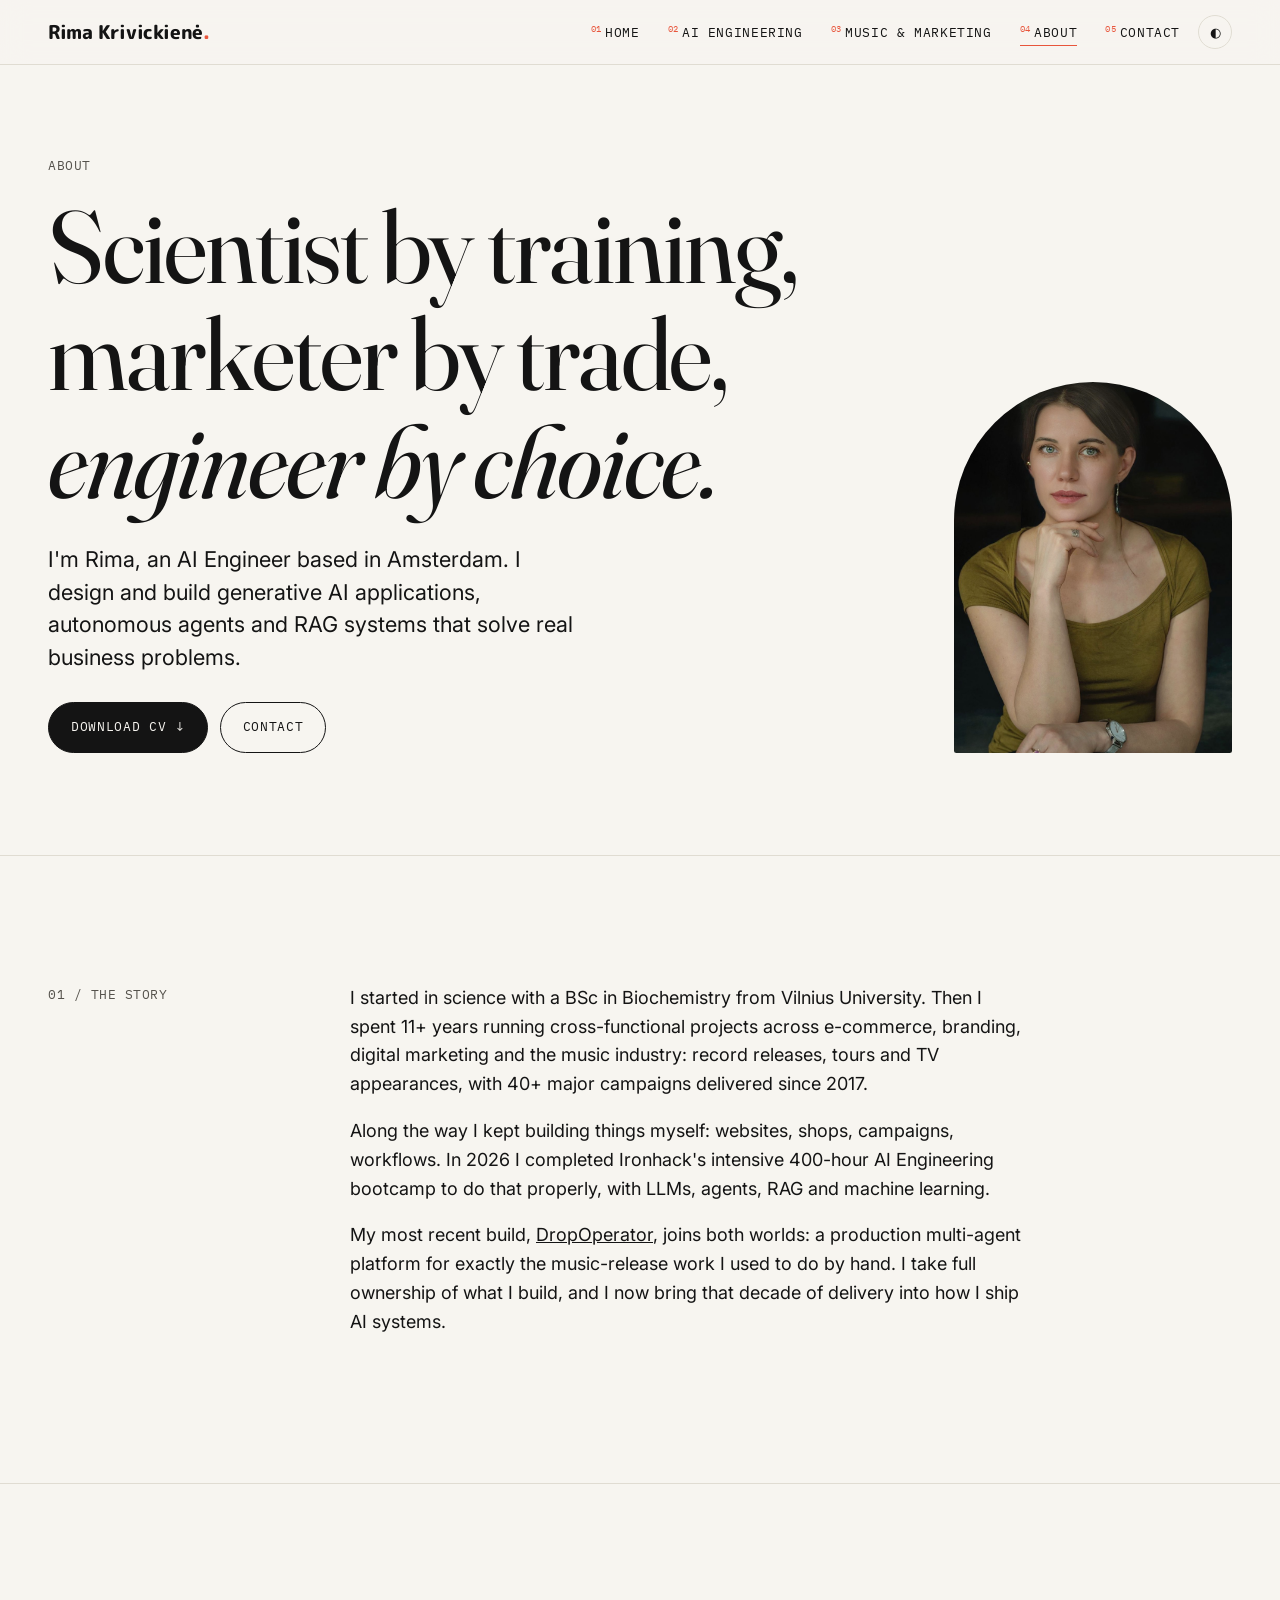
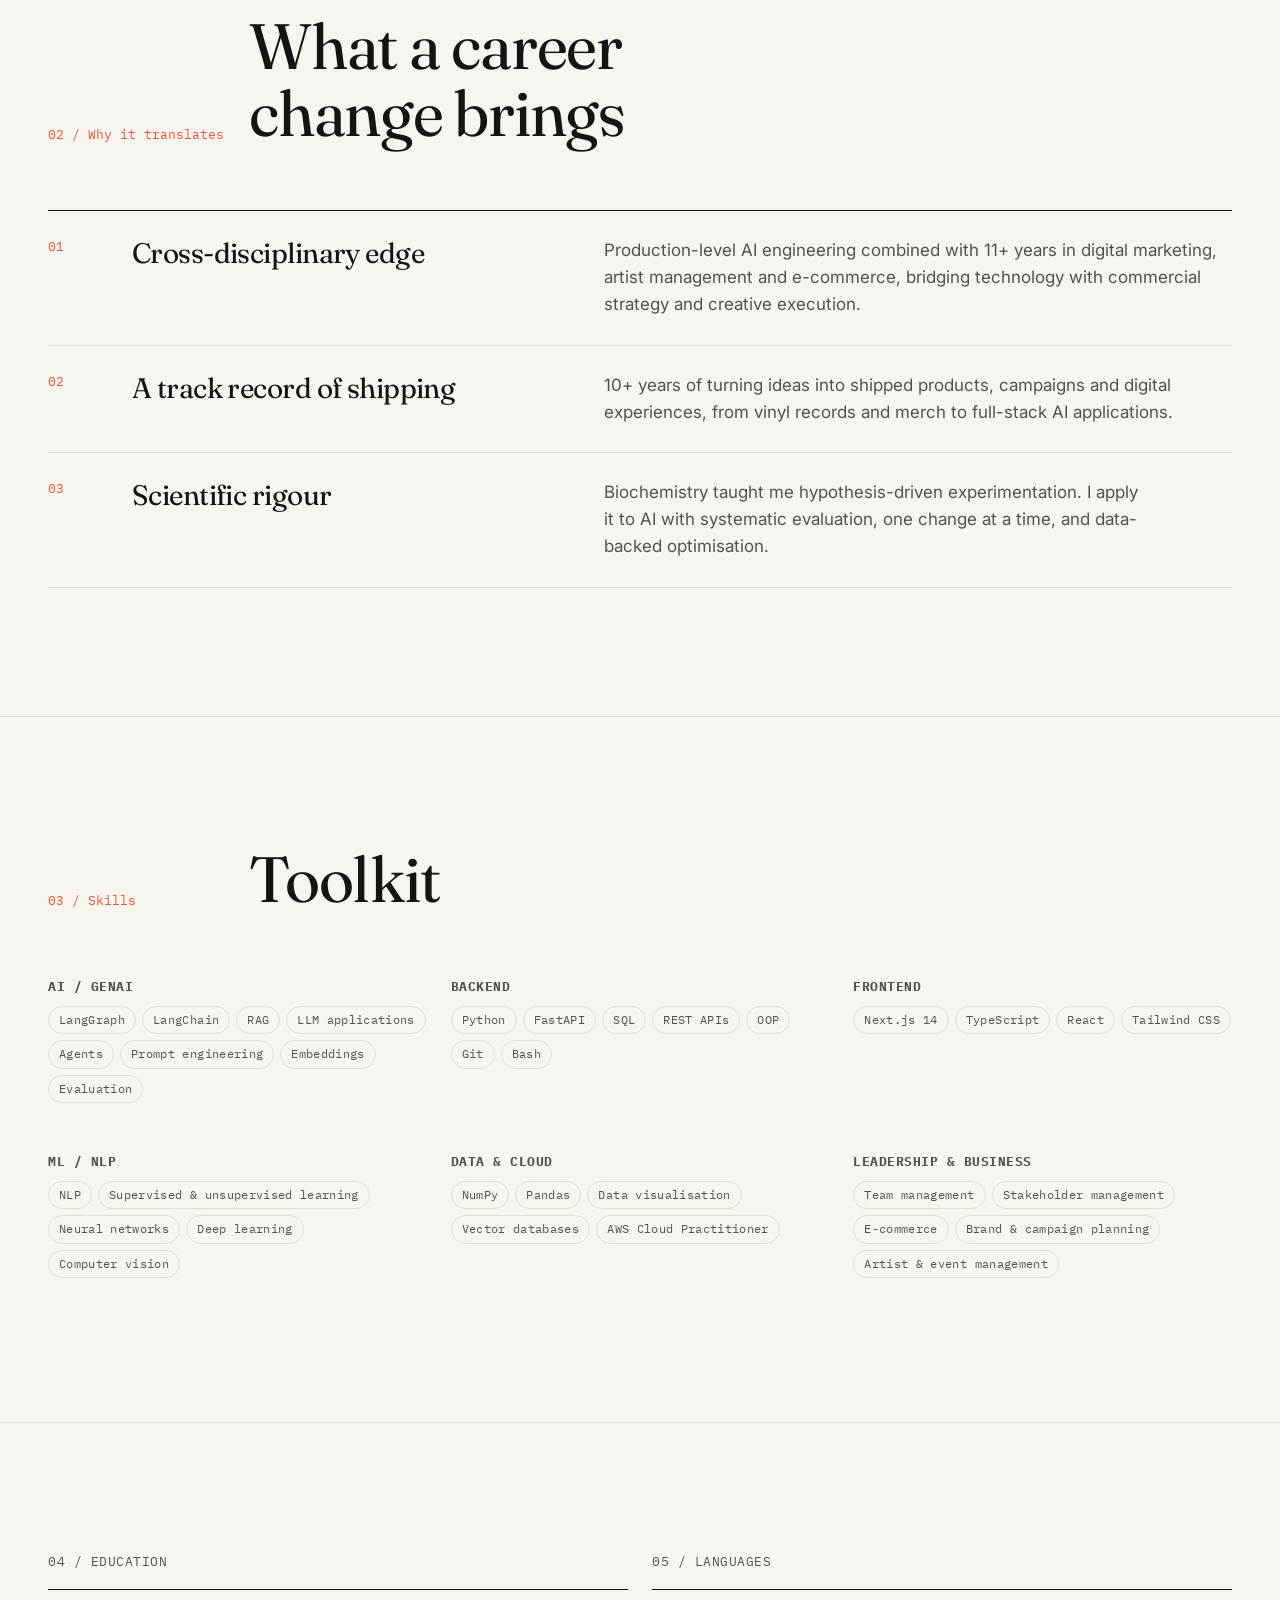
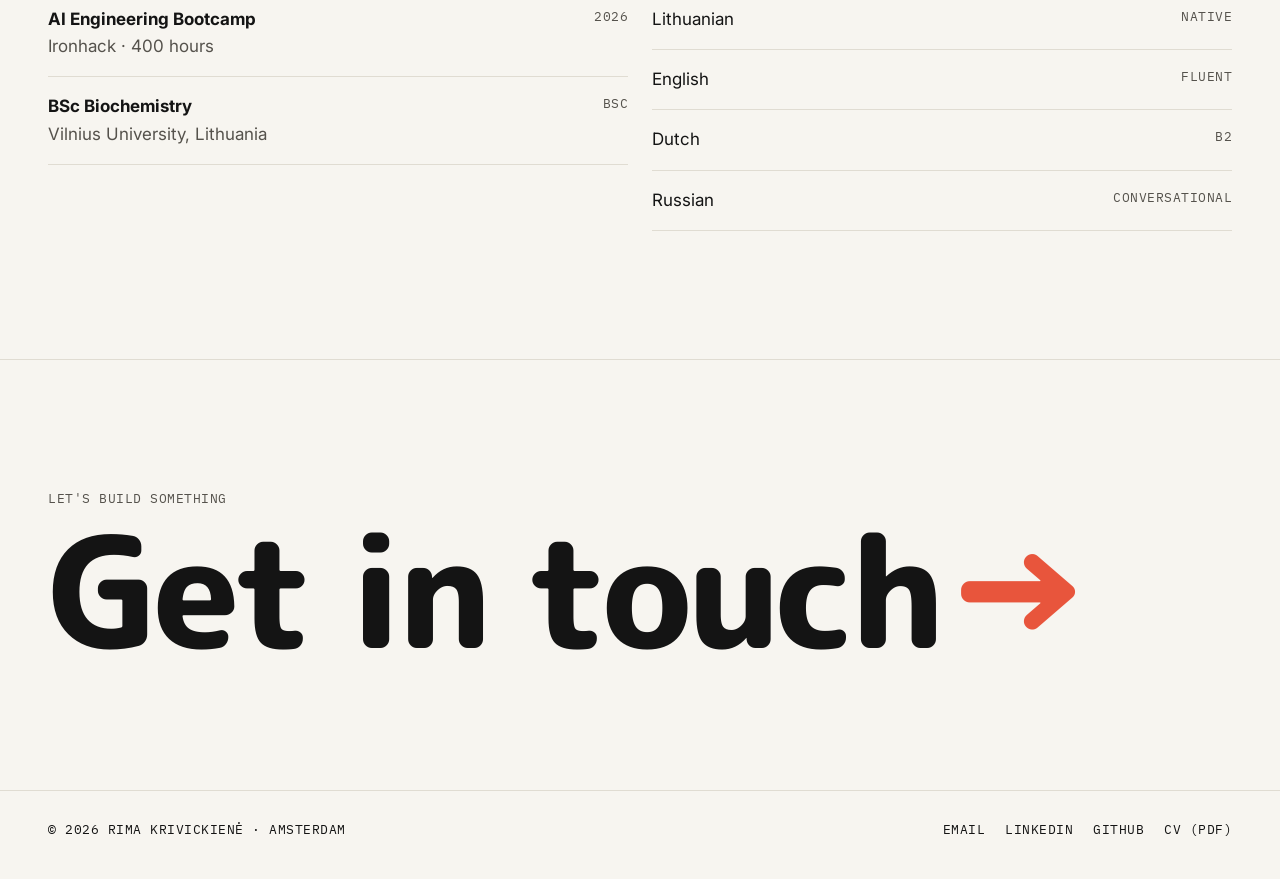
==== about.html @ 49b590df "First porfolio version" ====
<!doctype html>
<html lang="en">
<head>
<meta charset="utf-8">
<meta name="viewport" content="width=device-width, initial-scale=1">
<title>About — Rima Krivickienė</title>
<meta name="description" content="About Rima Krivickienė: AI Engineer and career changer with a background in biochemistry, marketing, e-commerce and music management.">
<link rel="icon" href="data:image/svg+xml,<svg xmlns='http://www.w3.org/2000/svg' viewBox='0 0 100 100'><circle cx='50' cy='50' r='44' fill='%23E8553C'/></svg>">
<link rel="preconnect" href="https://fonts.googleapis.com"><link rel="preconnect" href="https://fonts.gstatic.com" crossorigin>
<link href="https://fonts.googleapis.com/css2?family=Fraunces:ital,opsz,wght@0,9..144,300..600;1,9..144,300..600&family=IBM+Plex+Mono:wght@400;500&family=Inter:wght@400;500;600&family=M+PLUS+Rounded+1c:wght@800&display=swap" rel="stylesheet">
<link rel="stylesheet" href="css/style.css">
</head>
<body data-page="about">
<main>

  <section class="first hero">
    <div class="wrap grid-12">
      <div class="hero-text">
        <p class="label">About</p>
        <h1 style="margin:18px 0 28px">Scientist by training, marketer by trade, <em>engineer by choice.</em></h1>
        <p class="lede">I'm Rima, an AI Engineer based in Amsterdam. I design and build generative AI applications, autonomous agents and RAG systems that solve real business problems.</p>
        <div class="btn-row" style="margin-top:28px">
          <a class="btn" href="assets/cv.pdf" download>Download CV <span class="arr">↓</span></a>
          <a class="btn ghost" href="contact.html">Contact</a>
        </div>
      </div>
      <div class="hero-photo reveal">
        <figure><img src="assets/img/portrait.jpg" alt="Portrait of Rima Krivickienė" width="933" height="1400"></figure>
      </div>
    </div>
  </section>

  <section>
    <div class="wrap grid-12">
      <p class="label side-label">01 / The story</p>
      <div class="prose reveal">
        <p>I started in science with a BSc in Biochemistry from Vilnius University. Then I spent 11+ years running cross-functional projects across e-commerce, branding, digital marketing and the music industry: record releases, tours and TV appearances, with 40+ major campaigns delivered since 2017.</p>
        <p>Along the way I kept building things myself: websites, shops, campaigns, workflows. In 2026 I completed Ironhack's intensive 400-hour AI Engineering bootcamp to do that properly, with LLMs, agents, RAG and machine learning.</p>
        <p>My most recent build, <a href="work/dropoperator.html">DropOperator</a>, joins both worlds: a production multi-agent platform for exactly the music-release work I used to do by hand. I take full ownership of what I build, and I now bring that decade of delivery into how I ship AI systems.</p>
      </div>
    </div>
  </section>

  <section>
    <div class="wrap">
      <div class="sec-head reveal"><span class="num">02 / Why it translates</span><h2>What a career change brings</h2></div>
      <ol class="why reveal">
        <li><h3>Cross-disciplinary edge</h3><p>Production-level AI engineering combined with 11+ years in digital marketing, artist management and e-commerce, bridging technology with commercial strategy and creative execution.</p></li>
        <li><h3>A track record of shipping</h3><p>10+ years of turning ideas into shipped products, campaigns and digital experiences, from vinyl records and merch to full-stack AI applications.</p></li>
        <li><h3>Scientific rigour</h3><p>Biochemistry taught me hypothesis-driven experimentation. I apply it to AI with systematic evaluation, one change at a time, and data-backed optimisation.</p></li>
      </ol>
    </div>
  </section>

  <section>
    <div class="wrap">
      <div class="sec-head reveal"><span class="num">03 / Skills</span><h2>Toolkit</h2></div>
      <div class="skills reveal">
        <div><h4 class="label">AI / GenAI</h4><ul class="tags"><li>LangGraph</li><li>LangChain</li><li>RAG</li><li>LLM applications</li><li>Agents</li><li>Prompt engineering</li><li>Embeddings</li><li>Evaluation</li></ul></div>
        <div><h4 class="label">Backend</h4><ul class="tags"><li>Python</li><li>FastAPI</li><li>SQL</li><li>REST APIs</li><li>OOP</li><li>Git</li><li>Bash</li></ul></div>
        <div><h4 class="label">Frontend</h4><ul class="tags"><li>Next.js 14</li><li>TypeScript</li><li>React</li><li>Tailwind CSS</li></ul></div>
        <div><h4 class="label">ML / NLP</h4><ul class="tags"><li>NLP</li><li>Supervised &amp; unsupervised learning</li><li>Neural networks</li><li>Deep learning</li><li>Computer vision</li></ul></div>
        <div><h4 class="label">Data &amp; cloud</h4><ul class="tags"><li>NumPy</li><li>Pandas</li><li>Data visualisation</li><li>Vector databases</li><li>AWS Cloud Practitioner</li></ul></div>
        <div><h4 class="label">Leadership &amp; business</h4><ul class="tags"><li>Team management</li><li>Stakeholder management</li><li>E-commerce</li><li>Brand &amp; campaign planning</li><li>Artist &amp; event management</li></ul></div>
      </div>
    </div>
  </section>

  <section>
    <div class="wrap grid-12">
      <div style="grid-column:span 6" class="reveal">
        <p class="label" style="margin-bottom:18px">04 / Education</p>
        <ul class="contact-list">
          <li><span><strong>AI Engineering Bootcamp</strong><br><span class="muted">Ironhack · 400 hours</span></span><span class="label">2026</span></li>
          <li><span><strong>BSc Biochemistry</strong><br><span class="muted">Vilnius University, Lithuania</span></span><span class="label">BSc</span></li>
        </ul>
      </div>
      <div style="grid-column:7 / span 6" class="reveal">
        <p class="label" style="margin-bottom:18px">05 / Languages</p>
        <ul class="contact-list">
          <li><span>Lithuanian</span><span class="label">Native</span></li>
          <li><span>English</span><span class="label">Fluent</span></li>
          <li><span>Dutch</span><span class="label">B2</span></li>
          <li><span>Russian</span><span class="label">Conversational</span></li>
        </ul>
      </div>
    </div>
  </section>

  <section class="cta">
    <div class="wrap reveal">
      <p class="label">Let's build something</p>
      <a class="display" href="contact.html">Get in touch<span class="accent">→</span></a>
    </div>
  </section>

</main>
<script src="js/main.js"></script>
</body>
</html>
---- css/style.css ----
/* Rima Krivickienė — portfolio
   Editorial grid (paper, ink, vermilion) + soft rounded display type and blurred hover backgrounds. */

:root {
  --paper: #F7F5F0;
  --paper-2: #EFECE4;
  --ink: #141414;
  --ink-2: #55524C;
  --rule: #E0DCD2;
  --accent: #E8553C;
  --on-accent: #FFFFFF;
  --gutter: clamp(16px, 4vw, 48px);
  --max: 1320px;
  --serif: "Fraunces", Georgia, serif;
  --sans: "Inter", system-ui, -apple-system, sans-serif;
  --mono: "IBM Plex Mono", ui-monospace, monospace;
  --round: "M PLUS Rounded 1c", "Inter", sans-serif;
  --ease: cubic-bezier(.22, 1, .36, 1);
  color-scheme: light;
}
@media (prefers-color-scheme: dark) {
  :root:not([data-theme="light"]) {
    --paper: #141413; --paper-2: #1E1D1B; --ink: #F2EFE8; --ink-2: #A8A39A; --rule: #2E2C29;
    color-scheme: dark;
  }
}
:root[data-theme="dark"] {
  --paper: #141413; --paper-2: #1E1D1B; --ink: #F2EFE8; --ink-2: #A8A39A; --rule: #2E2C29;
  color-scheme: dark;
}

*, *::before, *::after { box-sizing: border-box; }
html { -webkit-text-size-adjust: 100%; scroll-behavior: smooth; }
body {
  margin: 0; background: var(--paper); color: var(--ink);
  font: 400 17px/1.6 var(--sans);
  -webkit-font-smoothing: antialiased; overflow-x: hidden;
  transition: background-color .4s var(--ease), color .4s var(--ease);
}
img { max-width: 100%; height: auto; display: block; }
a { color: inherit; }
::selection { background: var(--accent); color: var(--on-accent); }

.wrap { max-width: var(--max); margin: 0 auto; padding: 0 var(--gutter); }

/* ---------- type ---------- */
h1, h2, h3 { font-family: var(--serif); font-weight: 400; letter-spacing: -.02em; line-height: 1.05; margin: 0; text-wrap: balance; }
h1 { font-size: clamp(44px, 8vw, 112px); }
h2 { font-size: clamp(34px, 5vw, 64px); }
h3 { font-size: clamp(24px, 2.6vw, 34px); line-height: 1.15; }
p { margin: 0 0 1em; text-wrap: pretty; }
em { font-style: italic; }
.display { font-family: var(--round); font-weight: 800; letter-spacing: -.035em; line-height: .92; }
.mono, .label { font-family: var(--mono); font-size: 12.5px; letter-spacing: .04em; text-transform: uppercase; }
.label { color: var(--ink-2); }
.lede { font-size: clamp(19px, 1.7vw, 23px); line-height: 1.5; max-width: 38ch; }
.muted { color: var(--ink-2); }
.accent { color: var(--accent); }

/* ---------- header ---------- */
.site-header {
  position: sticky; top: 0; z-index: 50;
  background: color-mix(in srgb, var(--paper) 82%, transparent);
  backdrop-filter: blur(14px); -webkit-backdrop-filter: blur(14px);
  border-bottom: 1px solid var(--rule);
}
.site-header .wrap { display: flex; align-items: center; justify-content: space-between; height: 64px; gap: 16px; }
.brand { font-family: var(--round); font-weight: 800; font-size: 19px; text-decoration: none; letter-spacing: -.02em; white-space: nowrap; }
.brand span { color: var(--accent); }
.nav { display: flex; gap: clamp(14px, 2.2vw, 30px); align-items: center; }
.nav a { font-family: var(--mono); font-size: 12.5px; text-transform: uppercase; letter-spacing: .05em; text-decoration: none; position: relative; padding: 4px 0; }
.nav a::after { content: ""; position: absolute; left: 0; right: 100%; bottom: 0; height: 1.5px; background: var(--accent); transition: right .35s var(--ease); }
.nav a:hover::after, .nav a[aria-current="page"]::after { right: 0; }
.nav a sup { color: var(--accent); font-size: 9px; margin-right: 3px; }
.theme-toggle, .menu-toggle { background: none; border: 1px solid var(--rule); color: var(--ink); border-radius: 999px; width: 34px; height: 34px; display: grid; place-items: center; cursor: pointer; padding: 0; }
.theme-toggle:hover, .menu-toggle:hover { border-color: var(--ink); }
.menu-toggle { display: none; }
@media (max-width: 860px) {
  .menu-toggle { display: grid; }
  .nav { position: fixed; inset: 64px 0 auto 0; flex-direction: column; align-items: flex-start; gap: 0; background: var(--paper); border-bottom: 1px solid var(--rule); padding: 8px var(--gutter) 20px; transform: translateY(-8px); opacity: 0; pointer-events: none; transition: .3s var(--ease); }
  .nav.open { transform: none; opacity: 1; pointer-events: auto; }
  .nav a { font-size: 15px; padding: 14px 0; width: 100%; border-bottom: 1px solid var(--rule); }
  .nav a::after { display: none; }
}

/* ---------- sections ---------- */
section { padding: clamp(64px, 10vw, 140px) 0; border-top: 1px solid var(--rule); }
section.first { border-top: 0; }
.sec-head { display: grid; grid-template-columns: repeat(12, 1fr); gap: 24px; align-items: end; margin-bottom: clamp(36px, 5vw, 64px); }
.sec-head .num { grid-column: span 2; font-family: var(--mono); font-size: 13px; color: var(--accent); }
.sec-head h2 { grid-column: span 7; }
.sec-head p { grid-column: span 3; color: var(--ink-2); font-size: 15px; margin: 0; }
@media (max-width: 860px) { .sec-head { grid-template-columns: 1fr; gap: 12px; } .sec-head > * { grid-column: auto !important; } }

.grid-12 { display: grid; grid-template-columns: repeat(12, 1fr); gap: 24px; }
@media (max-width: 860px) { .grid-12 { grid-template-columns: 1fr; } .grid-12 > * { grid-column: auto !important; } }

/* ---------- hero ---------- */
.hero { padding: clamp(40px, 7vw, 96px) 0 clamp(56px, 8vw, 110px); border-top: 0; }
.hero .grid-12 { align-items: end; }
.hero-text { grid-column: span 8; }
.hero-photo { grid-column: 10 / span 3; }
.hero .display { font-size: clamp(56px, 11.5vw, 168px); margin: 18px 0 28px; }
.hero .display .line { display: block; }
.hero .display .dot { color: var(--accent); }
.hero-photo figure { margin: 0; position: relative; }
.hero-photo img { border-radius: 999px 999px 18px 18px; aspect-ratio: 3/4; object-fit: cover; width: 100%; filter: saturate(.92); }
.hero-photo figcaption { margin-top: 10px; }
.hero-meta { display: flex; flex-wrap: wrap; gap: 8px 22px; margin-top: 30px; }
.status { display: inline-flex; align-items: center; gap: 8px; }
.status::before { content: ""; width: 8px; height: 8px; border-radius: 50%; background: #3DBE6E; box-shadow: 0 0 0 4px color-mix(in srgb, #3DBE6E 25%, transparent); }
@media (max-width: 860px) { .hero-photo { max-width: 260px; order: -1; } }

/* ---------- buttons ---------- */
.btn { display: inline-flex; align-items: center; gap: 10px; font-family: var(--mono); font-size: 13px; text-transform: uppercase; letter-spacing: .05em; text-decoration: none; padding: 14px 22px; border-radius: 999px; border: 1px solid var(--ink); background: var(--ink); color: var(--paper); cursor: pointer; transition: .3s var(--ease); }
.btn:hover { background: var(--accent); border-color: var(--accent); color: var(--on-accent); }
.btn.ghost { background: transparent; color: var(--ink); }
.btn.ghost:hover { background: var(--ink); color: var(--paper); border-color: var(--ink); }
.btn .arr { transition: transform .3s var(--ease); }
.btn:hover .arr { transform: translateX(4px); }
.btn-row { display: flex; flex-wrap: wrap; gap: 12px; }
.link-arrow { font-family: var(--mono); font-size: 13px; text-transform: uppercase; letter-spacing: .05em; text-decoration: none; border-bottom: 1px solid currentColor; padding-bottom: 2px; }
.link-arrow:hover { color: var(--accent); }

/* ---------- blurred hover background (project list) ---------- */
.hover-bg { position: fixed; inset: 0; z-index: -1; pointer-events: none; opacity: 0; transition: opacity .6s var(--ease); }
.hover-bg img { position: absolute; inset: -60px; width: calc(100% + 120px); height: calc(100% + 120px); max-width: none; object-fit: cover; filter: blur(46px) saturate(1.3); opacity: 0; transform: scale(1.08); transition: opacity .6s var(--ease), transform 1.2s var(--ease); }
.hover-bg img.on { opacity: .55; transform: scale(1); }
.hover-bg.on { opacity: 1; }
body.bg-active { background: transparent; }
body.bg-active::before { content: ""; position: fixed; inset: 0; z-index: -2; background: var(--paper); }

.project-list { list-style: none; margin: 0; padding: 0; border-top: 1px solid var(--ink); }
.project-list li { border-bottom: 1px solid var(--rule); }
.project-list a { display: grid; grid-template-columns: 60px 1fr auto 120px; gap: 24px; align-items: baseline; padding: 26px 0; text-decoration: none; transition: padding .45s var(--ease), color .3s; }
.project-list .n { font-family: var(--mono); font-size: 13px; color: var(--ink-2); }
.project-list .t { font-family: var(--round); font-weight: 800; font-size: clamp(30px, 4.6vw, 64px); letter-spacing: -.03em; line-height: 1; }
.project-list .d { font-size: 15px; color: var(--ink-2); max-width: 34ch; }
.project-list .y { font-family: var(--mono); font-size: 13px; text-align: right; }
.project-list .thumb { display: none; }
.project-list a:hover { padding-left: 18px; }
.project-list a:hover .t { color: var(--accent); }
@media (max-width: 860px) {
  .project-list a { grid-template-columns: 1fr auto; gap: 6px 16px; padding: 22px 0; }
  .project-list .n { grid-column: 1; } .project-list .y { grid-column: 2; grid-row: 1; }
  .project-list .t, .project-list .d { grid-column: 1 / -1; }
  .project-list .thumb { display: block; grid-column: 1 / -1; border-radius: 12px; aspect-ratio: 16/9; object-fit: cover; margin-top: 10px; }
}

/* ---------- stats ---------- */
.stats { display: grid; grid-template-columns: repeat(5, 1fr); border-top: 1px solid var(--ink); }
.stat { padding: 26px 20px 8px 0; border-right: 1px solid var(--rule); }
.stat + .stat { padding-left: 20px; }
.stat:last-child { border-right: 0; }
.stat b { display: block; font-family: var(--round); font-weight: 800; font-size: clamp(34px, 4vw, 56px); letter-spacing: -.03em; line-height: 1; margin-bottom: 10px; }
.stat span { font-size: 14px; color: var(--ink-2); }
@media (max-width: 860px) { .stats { grid-template-columns: 1fr 1fr; } .stat { border-right: 0; border-bottom: 1px solid var(--rule); padding: 20px 0 !important; } }

/* ---------- cards ---------- */
.card { display: flex; flex-direction: column; text-decoration: none; }
.card .media { position: relative; overflow: hidden; border-radius: 16px; background: var(--paper-2); aspect-ratio: 16/10; }
.card .media img { width: 100%; height: 100%; object-fit: cover; transition: transform .9s var(--ease); }
.card:hover .media img { transform: scale(1.035); }
.card .meta { display: flex; justify-content: space-between; gap: 12px; margin: 18px 0 8px; }
.card h3 { margin-bottom: 10px; }
.card p { color: var(--ink-2); font-size: 15.5px; }
.tags { display: flex; flex-wrap: wrap; gap: 6px; margin: 6px 0 16px; padding: 0; list-style: none; }
.tags li { font-family: var(--mono); font-size: 11.5px; letter-spacing: .03em; padding: 4px 10px; border: 1px solid var(--rule); border-radius: 999px; color: var(--ink-2); }
.links { display: flex; flex-wrap: wrap; gap: 18px; margin-top: auto; }

.feature { display: grid; grid-template-columns: repeat(12, 1fr); gap: 24px; align-items: center; padding: clamp(28px, 4vw, 48px) 0; border-top: 1px solid var(--rule); }
.feature:first-of-type { border-top: 1px solid var(--ink); }
.feature .media { grid-column: span 7; border-radius: 18px; overflow: hidden; background: var(--paper-2); }
.feature .media img { width: 100%; aspect-ratio: 16/10; object-fit: cover; transition: transform .9s var(--ease); }
.feature:hover .media img { transform: scale(1.03); }
.feature .body { grid-column: span 5; }
.feature.flip .media { order: 2; }
.feature .body h3 { font-family: var(--round); font-weight: 800; font-size: clamp(34px, 4vw, 56px); letter-spacing: -.03em; margin: 12px 0 14px; }
@media (max-width: 860px) { .feature { grid-template-columns: 1fr; } .feature > * { grid-column: auto !important; } .feature.flip .media { order: 0; } }

.cards-3 { display: grid; grid-template-columns: repeat(3, 1fr); gap: 32px 24px; margin-top: 56px; }
@media (max-width: 960px) { .cards-3 { grid-template-columns: 1fr 1fr; } }
@media (max-width: 620px) { .cards-3 { grid-template-columns: 1fr; } }

/* ---------- case study ---------- */
.case-hero { padding-bottom: 40px; }
.case-hero .display { font-size: clamp(52px, 10vw, 140px); margin: 18px 0 24px; }
.facts { display: grid; grid-template-columns: repeat(4, 1fr); border-top: 1px solid var(--ink); margin-top: 40px; }
.facts > div { padding: 16px 16px 16px 0; border-right: 1px solid var(--rule); }
.facts > div + div { padding-left: 16px; }
.facts > div:last-child { border-right: 0; }
.facts dt { margin-bottom: 6px; }
.facts dd { margin: 0; font-size: 15px; }
@media (max-width: 760px) { .facts { grid-template-columns: 1fr 1fr; } .facts > div { border-right: 0; border-bottom: 1px solid var(--rule); padding-left: 0 !important; } }
.cover { border-radius: 20px; overflow: hidden; background: var(--paper-2); }
.cover img { width: 100%; }
.prose { grid-column: 4 / span 7; font-size: 18px; }
.prose h3 { margin: 1.6em 0 .5em; }
.prose ul { padding-left: 1.1em; } .prose li { margin-bottom: .45em; }
.side-label { grid-column: span 3; }
.table { width: 100%; border-collapse: collapse; font-size: 15px; margin: 8px 0 24px; }
.table th, .table td { text-align: left; padding: 11px 10px 11px 0; border-bottom: 1px solid var(--rule); }
.table th { font-family: var(--mono); font-size: 11.5px; text-transform: uppercase; letter-spacing: .05em; color: var(--ink-2); font-weight: 400; }
.table td:not(:first-child), .table th:not(:first-child) { text-align: right; font-variant-numeric: tabular-nums; }
.table tr.best td { color: var(--accent); font-weight: 600; }
.gallery { display: grid; grid-template-columns: repeat(2, 1fr); gap: 20px; }
.gallery figure { margin: 0; }
.gallery img { border-radius: 14px; width: 100%; background: var(--paper-2); border: 1px solid var(--rule); }
.gallery figcaption { margin-top: 8px; }
.gallery .wide { grid-column: 1 / -1; }
@media (max-width: 700px) { .gallery { grid-template-columns: 1fr; } }
.next-case { display: flex; justify-content: space-between; align-items: end; gap: 24px; text-decoration: none; padding: 40px 0; border-top: 1px solid var(--ink); }
.next-case .display { font-size: clamp(40px, 7vw, 96px); transition: color .3s; }
.next-case:hover .display { color: var(--accent); }
.video { position: relative; aspect-ratio: 16/9; border-radius: 18px; overflow: hidden; background: #000; }
.video iframe { position: absolute; inset: 0; width: 100%; height: 100%; border: 0; }

/* ---------- music page ---------- */
.release { display: grid; grid-template-columns: repeat(12, 1fr); gap: 24px; align-items: center; padding: clamp(32px, 5vw, 64px) 0; border-top: 1px solid var(--rule); }
.release .media { grid-column: span 6; }
.release .media img { border-radius: 16px; width: 100%; }
.release .body { grid-column: 8 / span 5; }
.release:nth-of-type(even) .media { order: 2; grid-column: 7 / span 6; }
.release:nth-of-type(even) .body { grid-column: 1 / span 5; }
.release .body h3 { font-family: var(--round); font-weight: 800; font-size: clamp(32px, 3.6vw, 50px); letter-spacing: -.03em; margin: 10px 0 14px; }
.release ul { list-style: none; padding: 0; margin: 16px 0 0; border-top: 1px solid var(--rule); }
.release li { display: flex; justify-content: space-between; gap: 16px; padding: 10px 0; border-bottom: 1px solid var(--rule); font-size: 15px; }
.release li span:first-child { font-family: var(--mono); font-size: 12px; text-transform: uppercase; color: var(--ink-2); padding-top: 2px; }
@media (max-width: 860px) { .release { grid-template-columns: 1fr; } .release > * { grid-column: auto !important; order: 0 !important; } }

.merch { display: grid; grid-template-columns: repeat(4, 1fr); gap: 16px; }
.merch figure { margin: 0; }
.merch img { border-radius: 14px; aspect-ratio: 1; object-fit: cover; width: 100%; background: #fff; }
.merch figcaption { margin-top: 8px; }
@media (max-width: 760px) { .merch { grid-template-columns: 1fr 1fr; } }

.photo-grid { display: grid; grid-template-columns: repeat(6, 1fr); grid-auto-rows: clamp(120px, 16vw, 230px); gap: 12px; }
.photo-grid figure { margin: 0; overflow: hidden; border-radius: 14px; position: relative; }
.photo-grid img { width: 100%; height: 100%; object-fit: cover; transition: transform 1s var(--ease); }
.photo-grid figure:hover img { transform: scale(1.04); }
.photo-grid .a { grid-column: span 4; grid-row: span 2; }
.photo-grid .b { grid-column: span 2; grid-row: span 2; }
.photo-grid .c { grid-column: span 2; }
.photo-grid .d { grid-column: span 3; grid-row: span 2; }
@media (max-width: 760px) { .photo-grid { grid-template-columns: 1fr 1fr; grid-auto-rows: 150px; } .photo-grid figure { grid-column: span 1 !important; grid-row: span 1 !important; } .photo-grid .a { grid-column: span 2 !important; grid-row: span 2 !important; } }
.credit { margin-top: 12px; }

.roles { border-top: 1px solid var(--ink); }
.role { display: grid; grid-template-columns: repeat(12, 1fr); gap: 24px; padding: 28px 0; border-bottom: 1px solid var(--rule); }
.role .when { grid-column: span 3; }
.role h3 { grid-column: span 4; font-size: clamp(22px, 2.2vw, 30px); }
.role p { grid-column: span 5; margin: 0; color: var(--ink-2); font-size: 15.5px; }
@media (max-width: 860px) { .role { grid-template-columns: 1fr; gap: 8px; } .role > * { grid-column: auto !important; } }

/* ---------- about ---------- */
.skills { display: grid; grid-template-columns: repeat(3, 1fr); gap: 32px 24px; }
.skills h4 { margin: 0 0 10px; }
@media (max-width: 760px) { .skills { grid-template-columns: 1fr; } }
.why { list-style: none; padding: 0; margin: 0; counter-reset: why; border-top: 1px solid var(--ink); }
.why li { counter-increment: why; display: grid; grid-template-columns: 60px 1fr 1.4fr; gap: 24px; padding: 26px 0; border-bottom: 1px solid var(--rule); }
.why li::before { content: "0" counter(why); font-family: var(--mono); font-size: 13px; color: var(--accent); }
.why h3 { font-size: clamp(22px, 2.2vw, 30px); }
.why p { margin: 0; color: var(--ink-2); }
@media (max-width: 760px) { .why li { grid-template-columns: 1fr; gap: 8px; } }

/* ---------- contact ---------- */
.form { display: grid; gap: 22px; }
.field { display: grid; gap: 8px; }
.field input, .field textarea, .field select {
  font: inherit; color: var(--ink); background: transparent;
  border: 0; border-bottom: 1px solid var(--ink-2); border-radius: 0; padding: 10px 0; outline: none; transition: border-color .3s;
}
.field textarea { min-height: 150px; resize: vertical; }
.field input:focus, .field textarea:focus, .field select:focus { border-bottom-color: var(--accent); }
.chips { display: flex; flex-wrap: wrap; gap: 8px; }
.chips input { position: absolute; opacity: 0; pointer-events: none; }
.chips label { font-family: var(--mono); font-size: 12.5px; padding: 8px 14px; border: 1px solid var(--rule); border-radius: 999px; cursor: pointer; transition: .25s var(--ease); }
.chips input:checked + label { background: var(--ink); color: var(--paper); border-color: var(--ink); }
.chips input:focus-visible + label { outline: 2px solid var(--accent); outline-offset: 2px; }
.hp { position: absolute; left: -9999px; }
.form-status { min-height: 1.4em; font-size: 15px; }
.form-status.ok { color: #2E9D5B; } .form-status.err { color: var(--accent); }
.contact-list { list-style: none; padding: 0; margin: 0; border-top: 1px solid var(--ink); }
.contact-list li { display: flex; justify-content: space-between; gap: 16px; padding: 16px 0; border-bottom: 1px solid var(--rule); }
.contact-list a { text-decoration: none; } .contact-list a:hover { color: var(--accent); }

/* ---------- big CTA + footer ---------- */
.cta { text-align: left; }
.cta a.display { display: inline-block; font-size: clamp(56px, 12vw, 180px); text-decoration: none; transition: color .3s; }
.cta a.display:hover { color: var(--accent); }
.site-footer { border-top: 1px solid var(--rule); padding: 28px 0 40px; }
.site-footer .wrap { display: flex; flex-wrap: wrap; justify-content: space-between; gap: 12px 24px; }
.site-footer a { text-decoration: none; } .site-footer a:hover { color: var(--accent); }

/* ---------- motion ---------- */
.reveal { opacity: 0; transform: translateY(24px); transition: opacity .9s var(--ease), transform .9s var(--ease); }
.reveal.in { opacity: 1; transform: none; }
@media (prefers-reduced-motion: reduce) {
  *, *::before, *::after { transition: none !important; animation: none !important; scroll-behavior: auto !important; }
  .reveal { opacity: 1; transform: none; }
}

/* custom cursor (desktop only) */
.cursor { position: fixed; top: 0; left: 0; width: 10px; height: 10px; border-radius: 50%; background: var(--accent); pointer-events: none; z-index: 1000; transform: translate(-50%, -50%); transition: width .25s var(--ease), height .25s var(--ease), background-color .25s, opacity .25s; mix-blend-mode: normal; opacity: 0; }
.cursor.on { opacity: 1; }
.cursor.big { width: 54px; height: 54px; background: color-mix(in srgb, var(--accent) 22%, transparent); border: 1px solid var(--accent); }
.cursor.press { width: 6px; height: 6px; }
@media (hover: none), (pointer: coarse) { .cursor { display: none; } }

/* video stills strip */
.stills { display: grid; grid-template-columns: repeat(4, 1fr); gap: 12px; margin: 8px 0 20px; }
.stills.three { grid-template-columns: repeat(3, 1fr); }
.stills figure { margin: 0; }
.stills img { width: 100%; aspect-ratio: 1; object-fit: cover; border-radius: 14px; }
@media (max-width: 700px) { .stills, .stills.three { grid-template-columns: 1fr 1fr; } .stills.three figure:first-child { grid-column: 1 / -1; } .stills.three figure:first-child img { aspect-ratio: 16/9; } }

/* press list */
.press { list-style: none; padding: 0; margin: 0; border-top: 1px solid var(--ink); }
.press a { display: grid; grid-template-columns: 110px 1fr 160px 24px; gap: 20px; align-items: baseline; padding: 20px 0; border-bottom: 1px solid var(--rule); text-decoration: none; transition: padding .4s var(--ease); }
.press a:hover { padding-left: 12px; }
.press a:hover .ttl { color: var(--accent); }
.press .ttl { font-family: var(--serif); font-size: clamp(19px, 1.8vw, 24px); line-height: 1.25; }
.press .src { text-align: right; }
@media (max-width: 760px) { .press a { grid-template-columns: 1fr auto; gap: 6px 12px; } .press .ttl { grid-column: 1 / -1; grid-row: 2; } .press .src { text-align: left; } .press a > span:last-child { display: none; } }
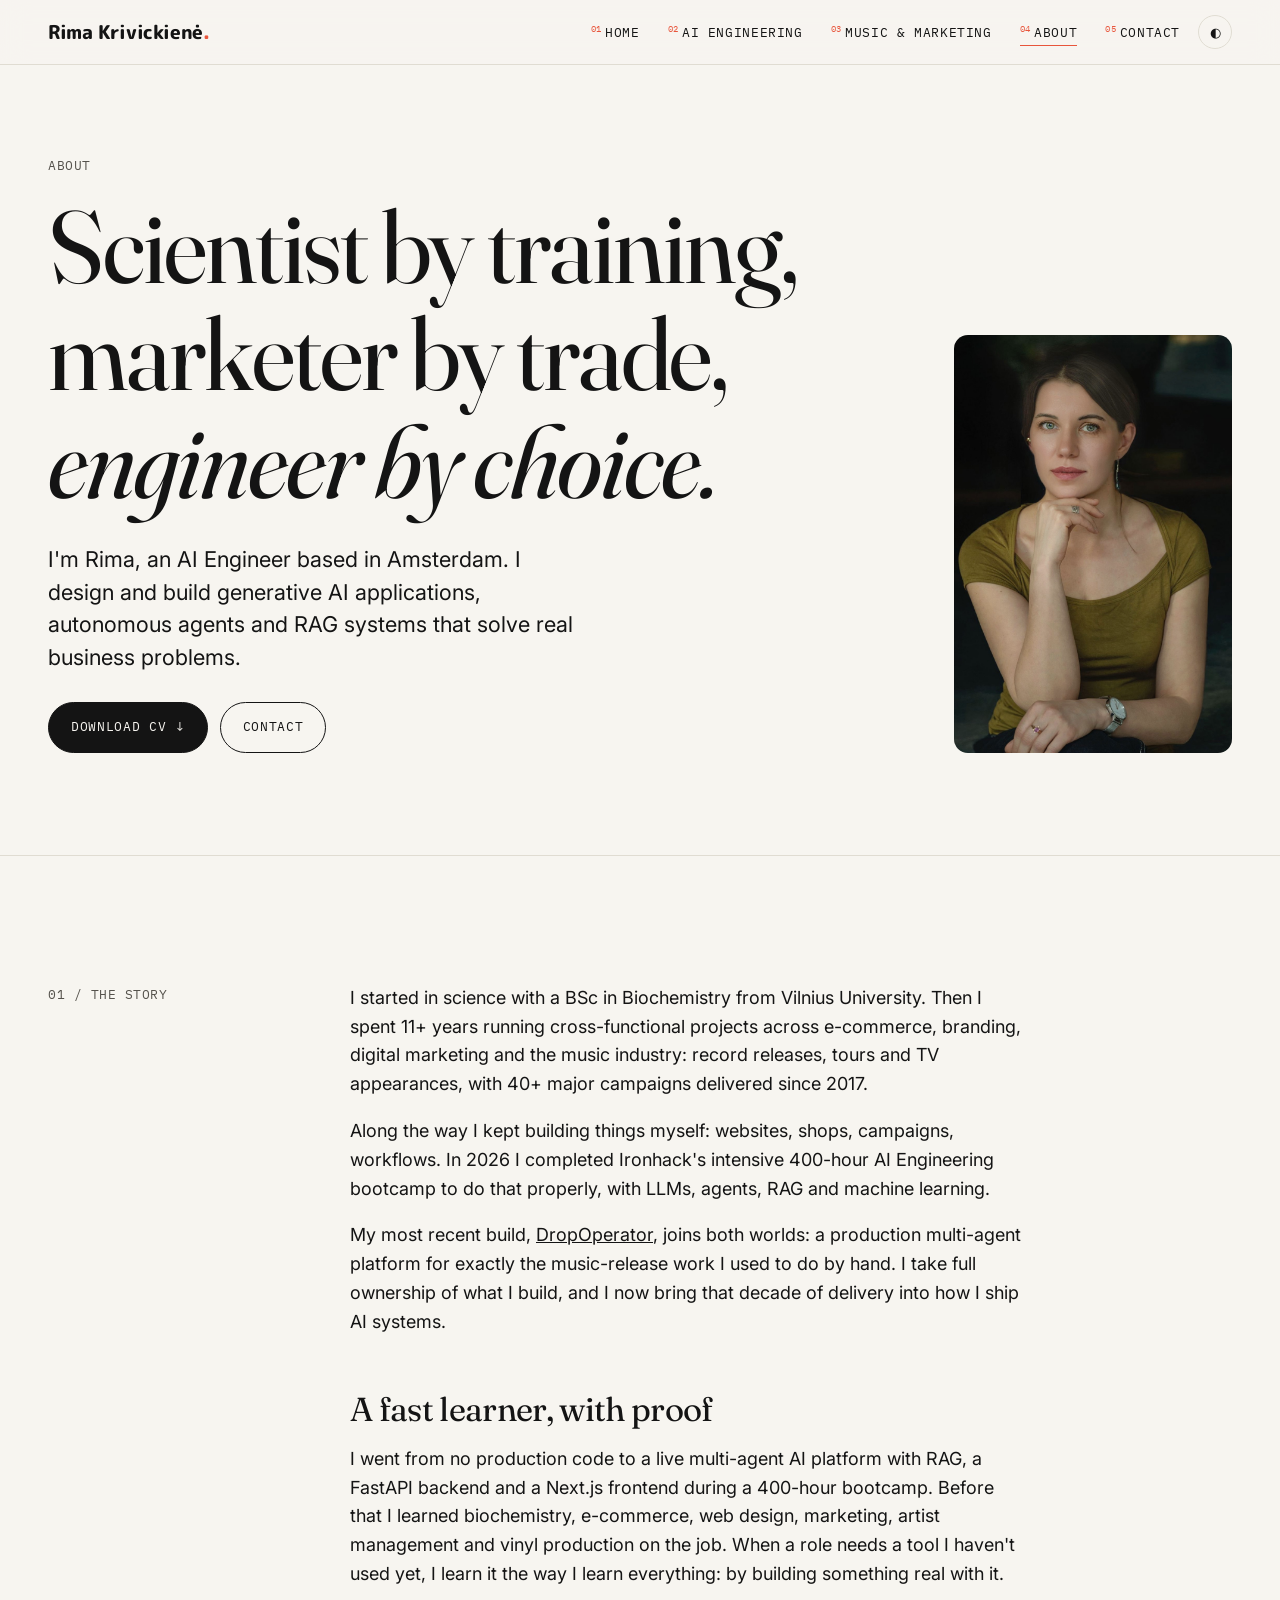
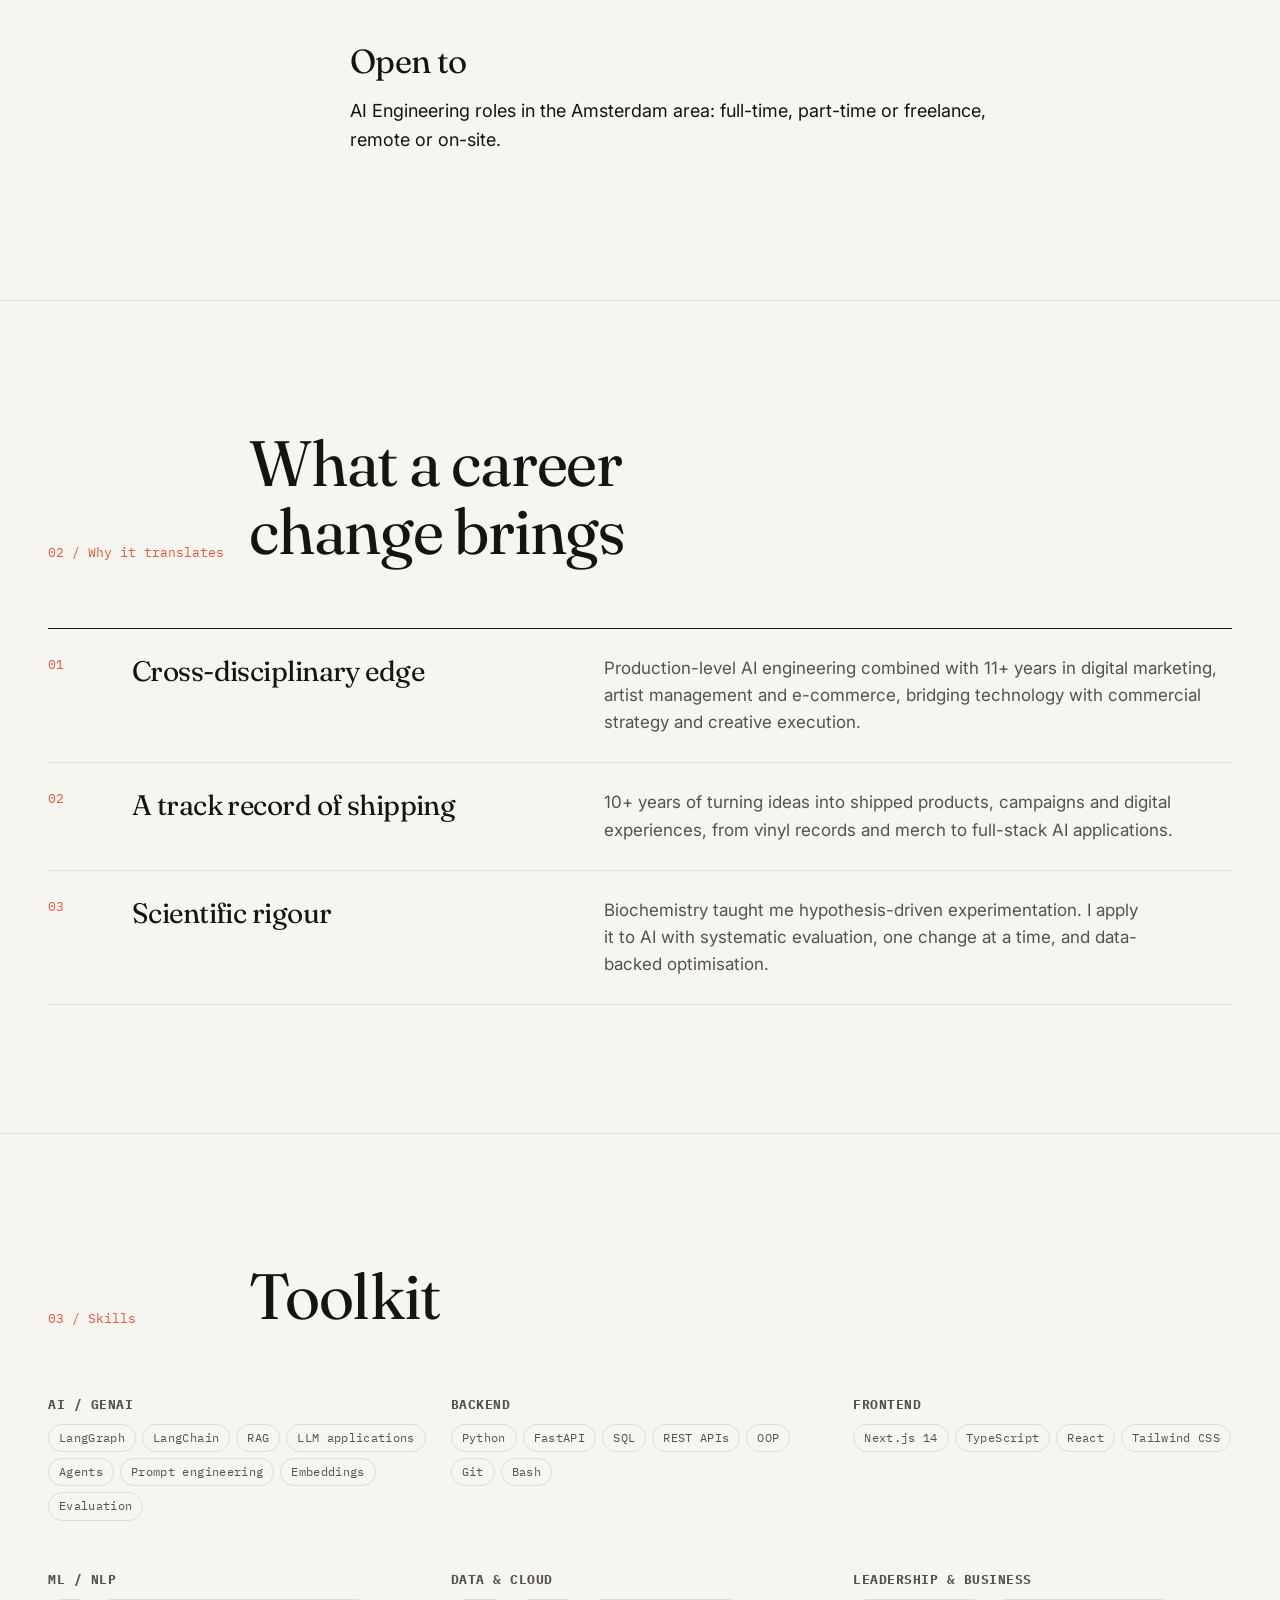
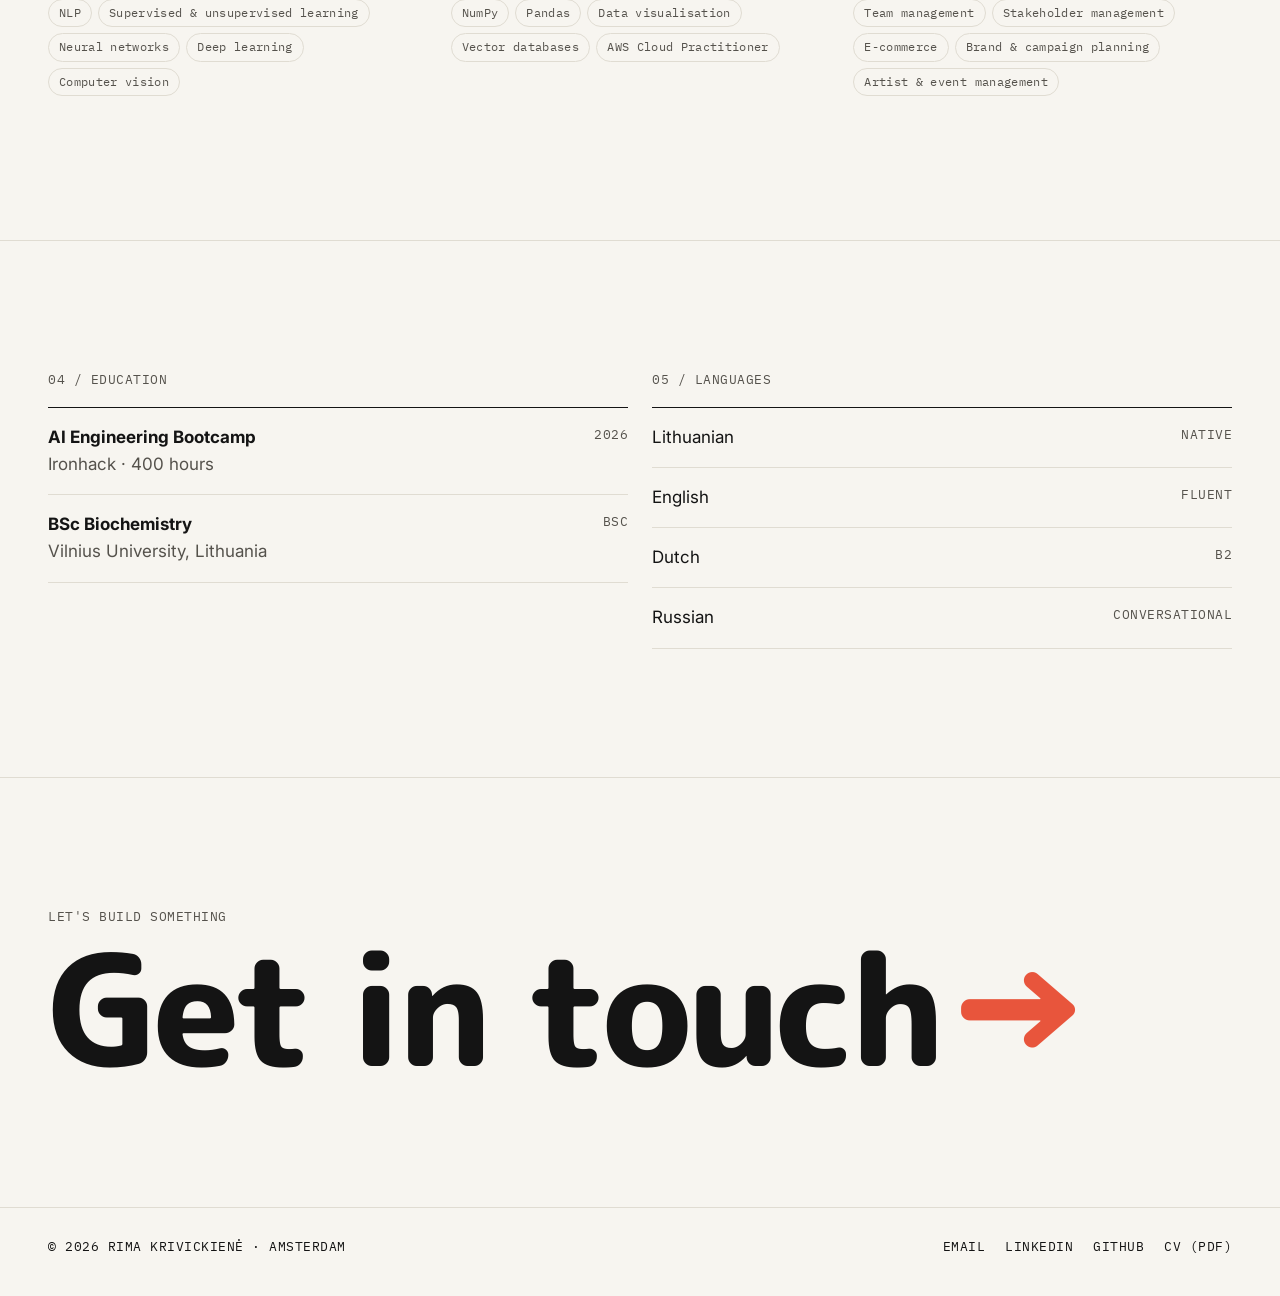
==== commit e190699f: "Recruiter agent: knowledge base + retrieval (Milestones 1-2)" ====
--- a/about.html
+++ b/about.html
@@ -37,6 +37,10 @@
         <p>I started in science with a BSc in Biochemistry from Vilnius University. Then I spent 11+ years running cross-functional projects across e-commerce, branding, digital marketing and the music industry: record releases, tours and TV appearances, with 40+ major campaigns delivered since 2017.</p>
         <p>Along the way I kept building things myself: websites, shops, campaigns, workflows. In 2026 I completed Ironhack's intensive 400-hour AI Engineering bootcamp to do that properly, with LLMs, agents, RAG and machine learning.</p>
         <p>My most recent build, <a href="work/dropoperator.html">DropOperator</a>, joins both worlds: a production multi-agent platform for exactly the music-release work I used to do by hand. I take full ownership of what I build, and I now bring that decade of delivery into how I ship AI systems.</p>
+        <h3>A fast learner, with proof</h3>
+        <p>I went from no production code to a live multi-agent AI platform with RAG, a FastAPI backend and a Next.js frontend during a 400-hour bootcamp. Before that I learned biochemistry, e-commerce, web design, marketing, artist management and vinyl production on the job. When a role needs a tool I haven't used yet, I learn it the way I learn everything: by building something real with it.</p>
+        <h3>Open to</h3>
+        <p>AI Engineering roles in the Amsterdam area: full-time, part-time or freelance, remote or on-site.</p>
       </div>
     </div>
   </section>
--- a/css/style.css
+++ b/css/style.css
@@ -104,7 +104,7 @@
 .hero .display .line { display: block; }
 .hero .display .dot { color: var(--accent); }
 .hero-photo figure { margin: 0; position: relative; }
-.hero-photo img { border-radius: 999px 999px 18px 18px; aspect-ratio: 3/4; object-fit: cover; width: 100%; filter: saturate(.92); }
+.hero-photo img { border-radius: 14px; width: 100%; height: auto; filter: saturate(.92); }
 .hero-photo figcaption { margin-top: 10px; }
 .hero-meta { display: flex; flex-wrap: wrap; gap: 8px 22px; margin-top: 30px; }
 .status { display: inline-flex; align-items: center; gap: 8px; }
@@ -148,7 +148,7 @@
 }
 
 /* ---------- stats ---------- */
-.stats { display: grid; grid-template-columns: repeat(5, 1fr); border-top: 1px solid var(--ink); }
+.stats { display: grid; grid-template-columns: repeat(4, 1fr); border-top: 1px solid var(--ink); }
 .stat { padding: 26px 20px 8px 0; border-right: 1px solid var(--rule); }
 .stat + .stat { padding-left: 20px; }
 .stat:last-child { border-right: 0; }
@@ -322,3 +322,163 @@
 .press .ttl { font-family: var(--serif); font-size: clamp(19px, 1.8vw, 24px); line-height: 1.25; }
 .press .src { text-align: right; }
 @media (max-width: 760px) { .press a { grid-template-columns: 1fr auto; gap: 6px 12px; } .press .ttl { grid-column: 1 / -1; grid-row: 2; } .press .src { text-align: left; } .press a > span:last-child { display: none; } }
+
+/* concerts timeline */
+.timeline { list-style: none; margin: 0; padding: 0; border-top: 1px solid var(--ink); }
+.timeline li { display: grid; grid-template-columns: 110px 1fr; gap: 20px; padding: 16px 0; border-bottom: 1px solid var(--rule); font-size: 16px; }
+.stack { display: grid; gap: 12px; }
+.stack figure { margin: 0; } .stack img { border-radius: 14px; width: 100%; aspect-ratio: 4/3; object-fit: cover; }
+.stack figcaption { margin-top: 8px; }
+.sub-head { display: grid; grid-template-columns: repeat(12, 1fr); gap: 24px; align-items: end; margin: clamp(56px, 7vw, 96px) 0 28px; padding-top: 28px; border-top: 1px solid var(--rule); scroll-margin-top: 80px; }
+.sub-head h3 { grid-column: 3 / span 6; font-family: var(--round); font-weight: 800; font-size: clamp(32px, 4vw, 56px); letter-spacing: -.03em; }
+.sub-head p { grid-column: span 4; margin: 0; color: var(--ink-2); font-size: 15px; }
+@media (max-width: 860px) { .sub-head { grid-template-columns: 1fr; } .sub-head > * { grid-column: auto !important; } .timeline li { grid-template-columns: 1fr; gap: 2px; } }
+
+/* browser-frame screenshots */
+.feature .media.browser { position: relative; padding-top: 28px; background: var(--paper-2); border: 1px solid var(--rule); box-shadow: 0 18px 40px -24px rgba(0,0,0,.35); }
+.feature .media.browser::before { content: ""; position: absolute; top: 10px; left: 14px; width: 9px; height: 9px; border-radius: 50%; background: #FF5F57; box-shadow: 15px 0 #FEBC2E, 30px 0 #28C840; }
+.feature .media.browser img { border-radius: 0; }
+[id^="web-"] { scroll-margin-top: 80px; }
+section[id] { scroll-margin-top: 40px; }
+
+/* Chills + Thrills typographic card */
+.feature .media.wordmark { display: flex; flex-direction: column; justify-content: center; align-items: center; gap: 14px; aspect-ratio: 16/10; text-decoration: none; background: #111; color: #F7F5F0; position: relative; overflow: hidden; }
+.feature .media.wordmark::before { content: ""; position: absolute; inset: -30%; background: radial-gradient(circle at 30% 30%, rgba(232,85,60,.45), transparent 45%), radial-gradient(circle at 75% 70%, rgba(120,90,255,.35), transparent 45%); filter: blur(30px); transition: transform 1.2s var(--ease); }
+.feature:hover .media.wordmark::before { transform: rotate(25deg) scale(1.1); }
+.wm-top { position: relative; font-family: var(--sans); font-weight: 600; font-size: clamp(30px, 4.4vw, 60px); letter-spacing: .12em; text-transform: uppercase; }
+.wm-top i { font-style: normal; color: var(--accent); }
+.wm-sub, .wm-tag { position: relative; font-family: var(--mono); font-size: 12px; letter-spacing: .22em; text-transform: uppercase; }
+.wm-tag { position: absolute; bottom: 16px; font-size: 10.5px; letter-spacing: .08em; opacity: .6; }
+
+/* presentation slider */
+.deck { position: relative; border-radius: 20px; overflow: hidden; background: #0d0d0d; box-shadow: 0 24px 50px -30px rgba(0,0,0,.45); }
+.deck-track { display: flex; overflow-x: auto; scroll-snap-type: x mandatory; scroll-behavior: smooth; scrollbar-width: none; }
+.deck-track::-webkit-scrollbar { display: none; }
+.deck-track img { flex: 0 0 100%; width: 100%; aspect-ratio: 16/9; object-fit: contain; scroll-snap-align: center; background: #0d0d0d; }
+.deck-bar { display: flex; align-items: center; justify-content: space-between; gap: 16px; padding: 12px 16px; background: #0d0d0d; color: #F2EFE8; }
+.deck-count { font-family: var(--mono); font-size: 12.5px; letter-spacing: .06em; }
+.deck-count b { color: var(--accent); font-weight: 500; }
+.deck-btns { display: flex; gap: 8px; }
+.deck-btns button { width: 38px; height: 38px; border-radius: 999px; border: 1px solid rgba(255,255,255,.25); background: transparent; color: #F2EFE8; font-size: 16px; cursor: pointer; display: grid; place-items: center; transition: .25s var(--ease); }
+.deck-btns button:hover { background: var(--accent); border-color: var(--accent); }
+.deck-btns button:disabled { opacity: .3; pointer-events: none; }
+.deck-progress { position: absolute; left: 0; bottom: 62px; height: 3px; background: var(--accent); transition: width .4s var(--ease); }
+.deck:fullscreen { display: flex; flex-direction: column; justify-content: center; border-radius: 0; }
+.deck:fullscreen .deck-track img { aspect-ratio: auto; height: calc(100vh - 64px); }
+.deck:fullscreen .deck-progress { bottom: 62px; }
+.deck-caption { margin-top: 10px; }
+
+/* ---------- gatefold vinyl animation ---------- */
+.lp { container-type: inline-size; position: relative; border-radius: 16px; overflow: hidden; background: radial-gradient(120% 90% at 50% 20%, #EFECE4, #DCD7CC); }
+:root[data-theme="dark"] .lp { background: radial-gradient(120% 90% at 50% 20%, #26241F, #151412); }
+@media (prefers-color-scheme: dark) { :root:not([data-theme="light"]) .lp { background: radial-gradient(120% 90% at 50% 20%, #26241F, #151412); } }
+.lp-stage { --P: 30cqw; position: relative; height: calc(var(--P) * 1.45 + 34px); perspective: 2200px; }
+@container (max-width: 520px) { .lp-stage { --P: 34cqw; } }
+.lp-rig, .lp-sleeve, .lp-board, .lp-disc { position: absolute; transform-style: preserve-3d; }
+.lp-rig { left: 50%; top: calc(50% - 12px); width: 0; height: 0; }
+.lp-sleeve { left: calc(var(--P) / -2); top: calc(var(--P) / -2); width: var(--P); height: var(--P); }
+.lp-board { inset: 0; }
+.lp-face { position: absolute; inset: 0; background: center / cover no-repeat; backface-visibility: hidden; -webkit-backface-visibility: hidden; box-shadow: 0 1px 0 rgba(255,255,255,.08) inset; }
+.lp-face.rear { transform: rotateY(180deg); }
+.lp-board.back { transform: translateZ(-1px); }
+.lp-board.front { transform-origin: 0 50%; transform: translateZ(1px); }
+.lp-shadow { position: absolute; left: calc(var(--P) / -2); top: calc(var(--P) / 2 + var(--P) * .05); width: var(--P); height: calc(var(--P) * .08); background: radial-gradient(closest-side, rgba(0,0,0,.35), transparent); filter: blur(6px); }
+.lp-disc { left: calc(var(--P) * -.47); top: calc(var(--P) * -.47); width: calc(var(--P) * .94); height: calc(var(--P) * .94); transform: translateZ(-3px); opacity: 0; }
+.lp-vinyl { position: absolute; inset: 0; border-radius: 50%;
+  background:
+    conic-gradient(from 20deg, rgba(255,255,255,.0) 0deg, rgba(255,255,255,.16) 30deg, rgba(255,255,255,0) 70deg, rgba(255,255,255,0) 180deg, rgba(255,255,255,.12) 210deg, rgba(255,255,255,0) 250deg),
+    repeating-radial-gradient(circle, #0b0b0b 0 1.2px, #1b1b1b 1.2px 2.4px), #111;
+  box-shadow: 0 10px 30px -10px rgba(0,0,0,.6); }
+.lp-label { position: absolute; inset: 32%; border-radius: 50%; background: center / 107% no-repeat; box-shadow: 0 0 0 2px #0b0b0b; }
+.lp-label::after { content: ""; position: absolute; left: 50%; top: 50%; width: 7%; height: 7%; margin: -3.5% 0 0 -3.5%; border-radius: 50%; background: #DCD7CC; }
+.lp-spin { position: absolute; inset: 0; }
+.lp-hint { position: absolute; left: 16px; bottom: 12px; font-family: var(--mono); font-size: 11px; letter-spacing: .06em; text-transform: uppercase; color: var(--ink-2); }
+.lp-replay { position: absolute; right: 12px; bottom: 10px; font-family: var(--mono); font-size: 11px; text-transform: uppercase; letter-spacing: .06em; background: none; border: 1px solid var(--rule); color: var(--ink); border-radius: 999px; padding: 6px 12px; cursor: pointer; }
+.lp-replay:hover { border-color: var(--accent); color: var(--accent); }
+
+/* timeline: 16s — front → back → open gatefold → vinyl rolls out */
+.lp.play .lp-rig { animation: lp-rig 16s var(--ease) infinite; }
+.lp.play .lp-sleeve { animation: lp-sleeve 16s var(--ease) infinite; }
+.lp.play .lp-board.front { animation: lp-open 16s var(--ease) infinite; }
+.lp.play .lp-disc { animation: lp-disc 16s var(--ease) infinite; }
+.lp.play .lp-spin { animation: lp-spin 16s linear infinite; }
+.lp.play .lp-stage { animation: lp-fade 16s linear infinite; }
+@keyframes lp-sleeve {
+  0%, 10%  { transform: rotateY(0) rotateX(0); }
+  18%, 27% { transform: rotateY(180deg) rotateX(0); }
+  35%, 100% { transform: rotateY(360deg) rotateX(0); }
+}
+@keyframes lp-open {
+  0%, 36%  { transform: translateZ(1px) rotateY(0); }
+  47%, 100% { transform: translateZ(1px) rotateY(-178deg); }
+}
+@keyframes lp-rig {
+  0%, 36%  { transform: translate(0, 0) scale(1); }
+  47%, 55% { transform: translate(calc(var(--P) * .5), 0) scale(1); }
+  66%, 100% { transform: translate(calc(var(--P) * .16), 0) scale(.96); }
+}
+@keyframes lp-disc {
+  0%, 46%  { transform: translateZ(-3px) translateX(0); opacity: 0; }
+  48%, 55% { transform: translateZ(-3px) translateX(0); opacity: 1; }
+  66%, 100% { transform: translateZ(-3px) translateX(calc(var(--P) * .72)); opacity: 1; }
+}
+@keyframes lp-spin {
+  0%, 55%  { transform: rotate(0); }
+  66%      { transform: rotate(250deg); }
+  100%     { transform: rotate(520deg); }
+}
+@keyframes lp-fade { 0%, 94% { opacity: 1; } 97% { opacity: 0; } 100% { opacity: 1; } }
+@media (prefers-reduced-motion: reduce) {
+  .lp.play * { animation: none !important; }
+  .lp .lp-board.front { transform: translateZ(1px) rotateY(-178deg); }
+  .lp .lp-rig { transform: translate(calc(var(--P) * .16), 0) scale(.96); }
+  .lp .lp-disc { transform: translateZ(-3px) translateX(calc(var(--P) * .72)); opacity: 1; }
+}
+.lp-video { margin: 0 0 clamp(24px, 4vw, 48px); }
+.lp-video video { display: block; width: 100%; aspect-ratio: 16/9; border-radius: 16px; background: #E6E2D8; }
+.lp-video figcaption { margin-top: 10px; }
+
+/* read more */
+.more { margin: 0 0 6px; }
+.more summary { list-style: none; cursor: pointer; display: inline-block; margin-bottom: 4px; }
+.more summary::-webkit-details-marker { display: none; }
+.more[open] summary .link-arrow { font-size: 0; }
+.more[open] summary .link-arrow::after { content: "Read less"; font-size: 13px; }
+.more p { animation: more-in .45s var(--ease); }
+@keyframes more-in { from { opacity: 0; transform: translateY(-6px); } }
+.lp[data-vinyl="turquoise"] .lp-vinyl {
+  background:
+    conic-gradient(from 20deg, rgba(255,255,255,0) 0deg, rgba(255,255,255,.20) 30deg, rgba(255,255,255,0) 70deg, rgba(255,255,255,0) 180deg, rgba(255,255,255,.14) 210deg, rgba(255,255,255,0) 250deg),
+    repeating-radial-gradient(circle, rgba(0,0,0,.07) 0 1.2px, rgba(255,255,255,.04) 1.2px 2.4px),
+    url("../assets/vinyl/nnz/marble.jpg") center / cover no-repeat;
+}
+
+/* Senos naujienos: newspaper inner sleeve comes out, hovers, flips, then the record slides out (20s) */
+.lp-inner { position: absolute; left: calc(var(--P) * -.475); top: calc(var(--P) * -.475); width: calc(var(--P) * .95); height: calc(var(--P) * .95); transform-style: preserve-3d; transform: translate3d(0,0,-3px); visibility: hidden; }
+.lp-inner .lp-face { box-shadow: 0 18px 40px -18px rgba(0,0,0,.45); }
+.lp.sn.play .lp-rig { animation: sn-rig 20s var(--ease) infinite; }
+.lp.sn.play .lp-sleeve { animation: sn-sleeve 20s var(--ease) infinite; }
+.lp.sn.play .lp-board.front { animation: sn-open 20s var(--ease) infinite; }
+.lp.sn.play .lp-inner { animation: sn-inner 20s var(--ease) infinite; }
+.lp.sn.play .lp-disc { animation: sn-disc 20s var(--ease) infinite; }
+.lp.sn.play .lp-spin { animation: sn-spin 20s linear infinite; }
+.lp.sn.play .lp-stage { animation: sn-fade 20s linear infinite; }
+@keyframes sn-sleeve { 0%, 8% { transform: rotateY(0); } 14%, 20% { transform: rotateY(180deg); } 26%, 100% { transform: rotateY(360deg); } }
+@keyframes sn-open { 0%, 27% { transform: translateZ(1px) rotateY(0); } 35%, 100% { transform: translateZ(1px) rotateY(-180deg); } }
+@keyframes sn-rig { 0%, 27% { transform: translate(0,0) scale(1); } 35%, 37% { transform: translate(calc(var(--P) * .5), 0) scale(1); } 42%, 48% { transform: translate(calc(var(--P) * .22), 0) scale(.8); } 54%, 100% { transform: translate(calc(var(--P) * .5), 0) scale(1); } }
+@keyframes sn-inner {
+  0%, 36%  { transform: translate3d(0,0,-3px) rotateY(0); visibility: hidden; }
+  37%      { transform: translate3d(0,0,-3px) rotateY(0); visibility: visible; }
+  43%      { transform: translate3d(calc(var(--P) * 1.0),0,-3px) rotateY(0); visibility: visible; }
+  47%      { transform: translate3d(calc(var(--P) * 1.0),0,90px) rotateY(0); visibility: visible; }
+  53%, 58% { transform: translate3d(calc(var(--P) * -.5),0,90px) rotateY(0); visibility: visible; }
+  64%, 68% { transform: translate3d(calc(var(--P) * -.5),0,90px) rotateY(180deg); visibility: visible; }
+  74%, 100% { transform: translate3d(calc(var(--P) * -.5),0,90px) rotateY(360deg); visibility: visible; }
+}
+@keyframes sn-disc {
+  0%, 74%  { transform: translate3d(calc(var(--P) * -.5),0,84px); opacity: 0; }
+  75%      { transform: translate3d(calc(var(--P) * -.5),0,84px); opacity: 1; }
+  84%, 100% { transform: translate3d(calc(var(--P) * .22),0,84px); opacity: 1; }
+}
+@keyframes sn-spin { 0%, 75% { transform: rotate(0); } 84% { transform: rotate(250deg); } 100% { transform: rotate(460deg); } }
+@keyframes sn-fade { 0% { opacity: 0; } 2.5%, 95% { opacity: 1; } 98.5%, 100% { opacity: 0; } }
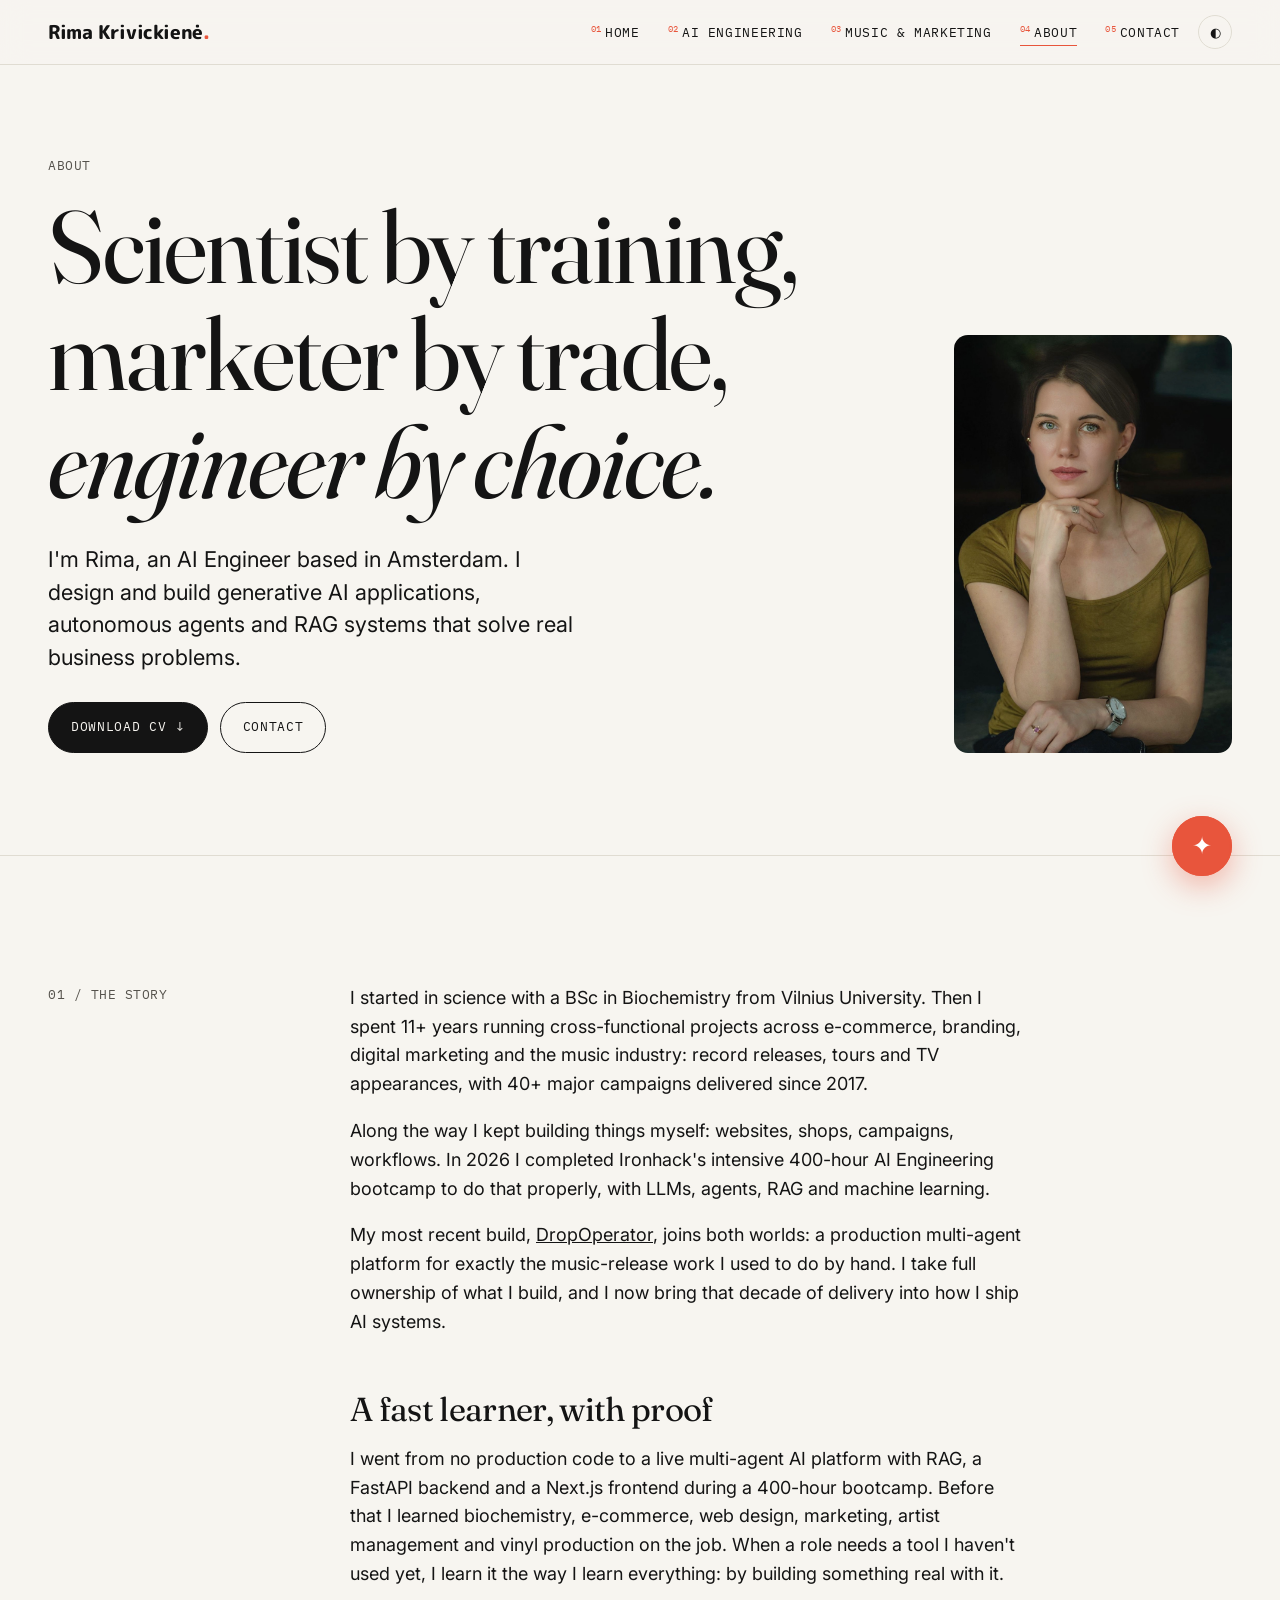
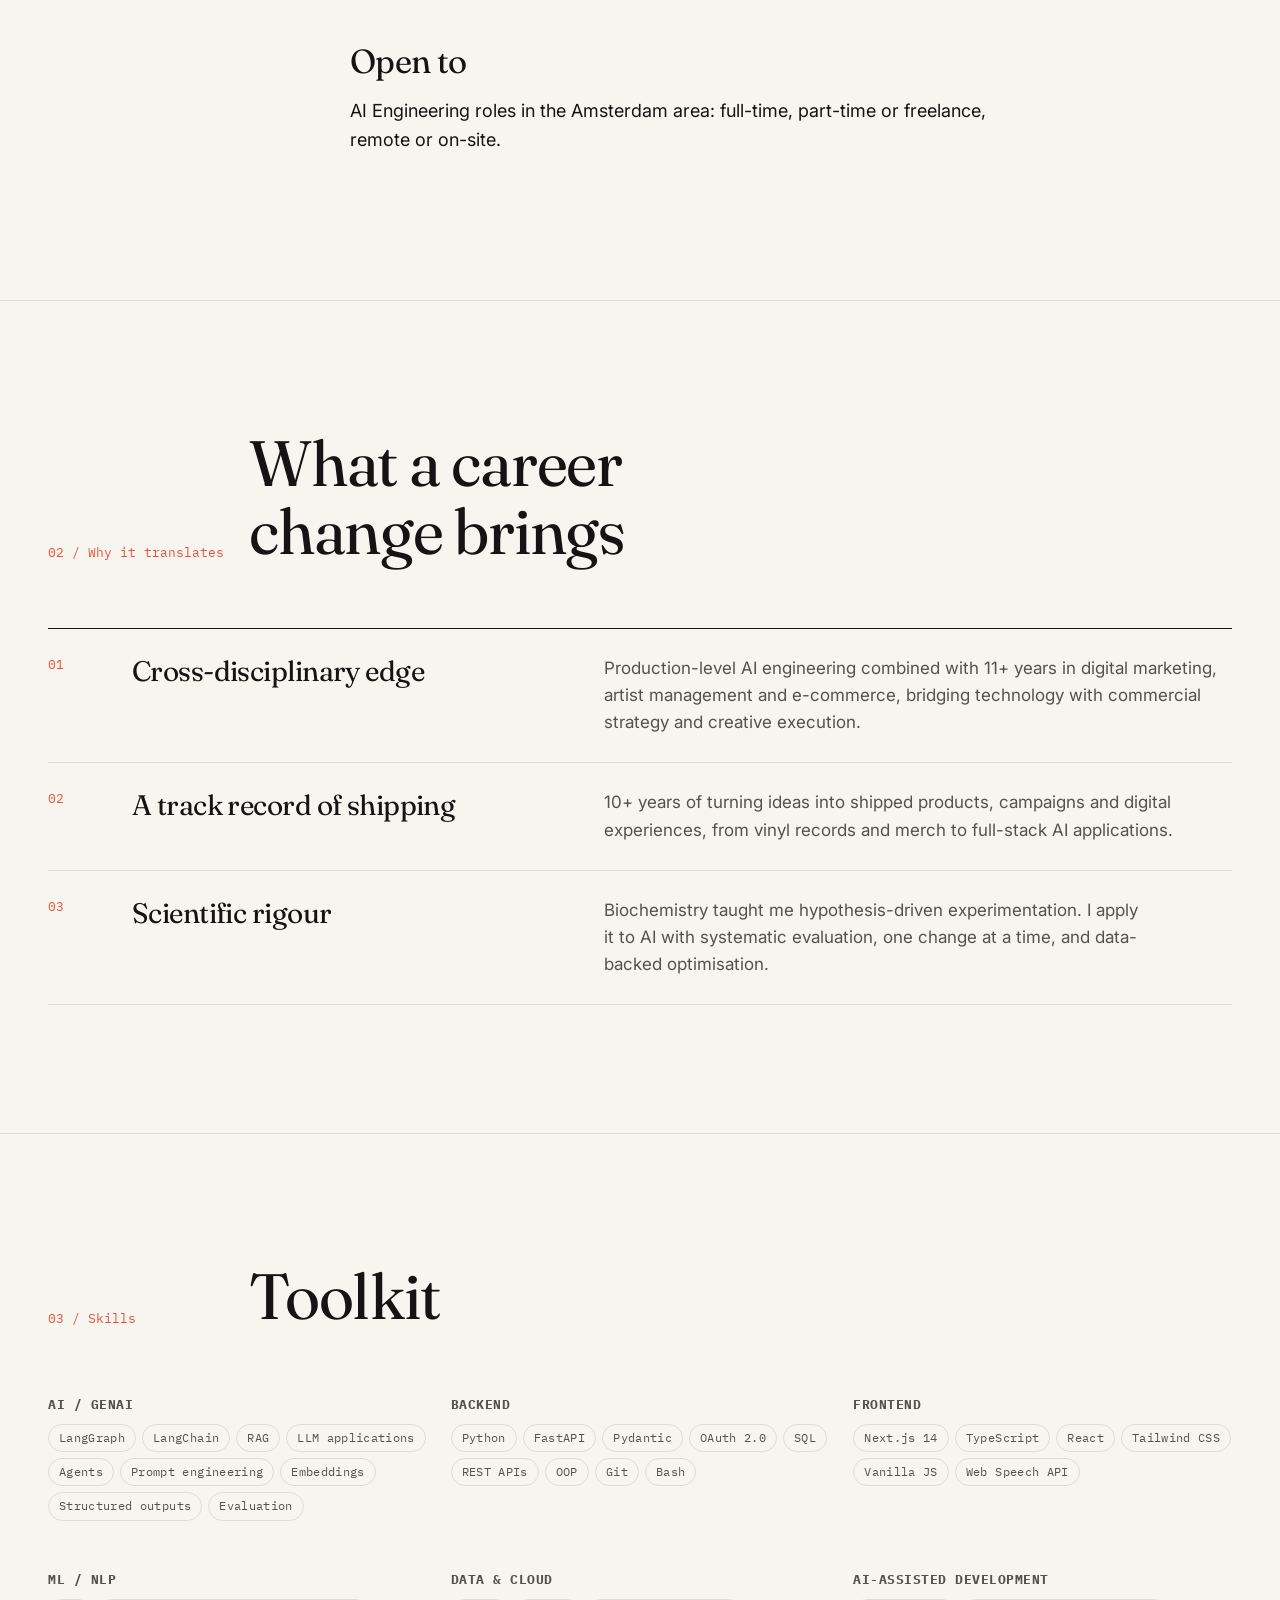
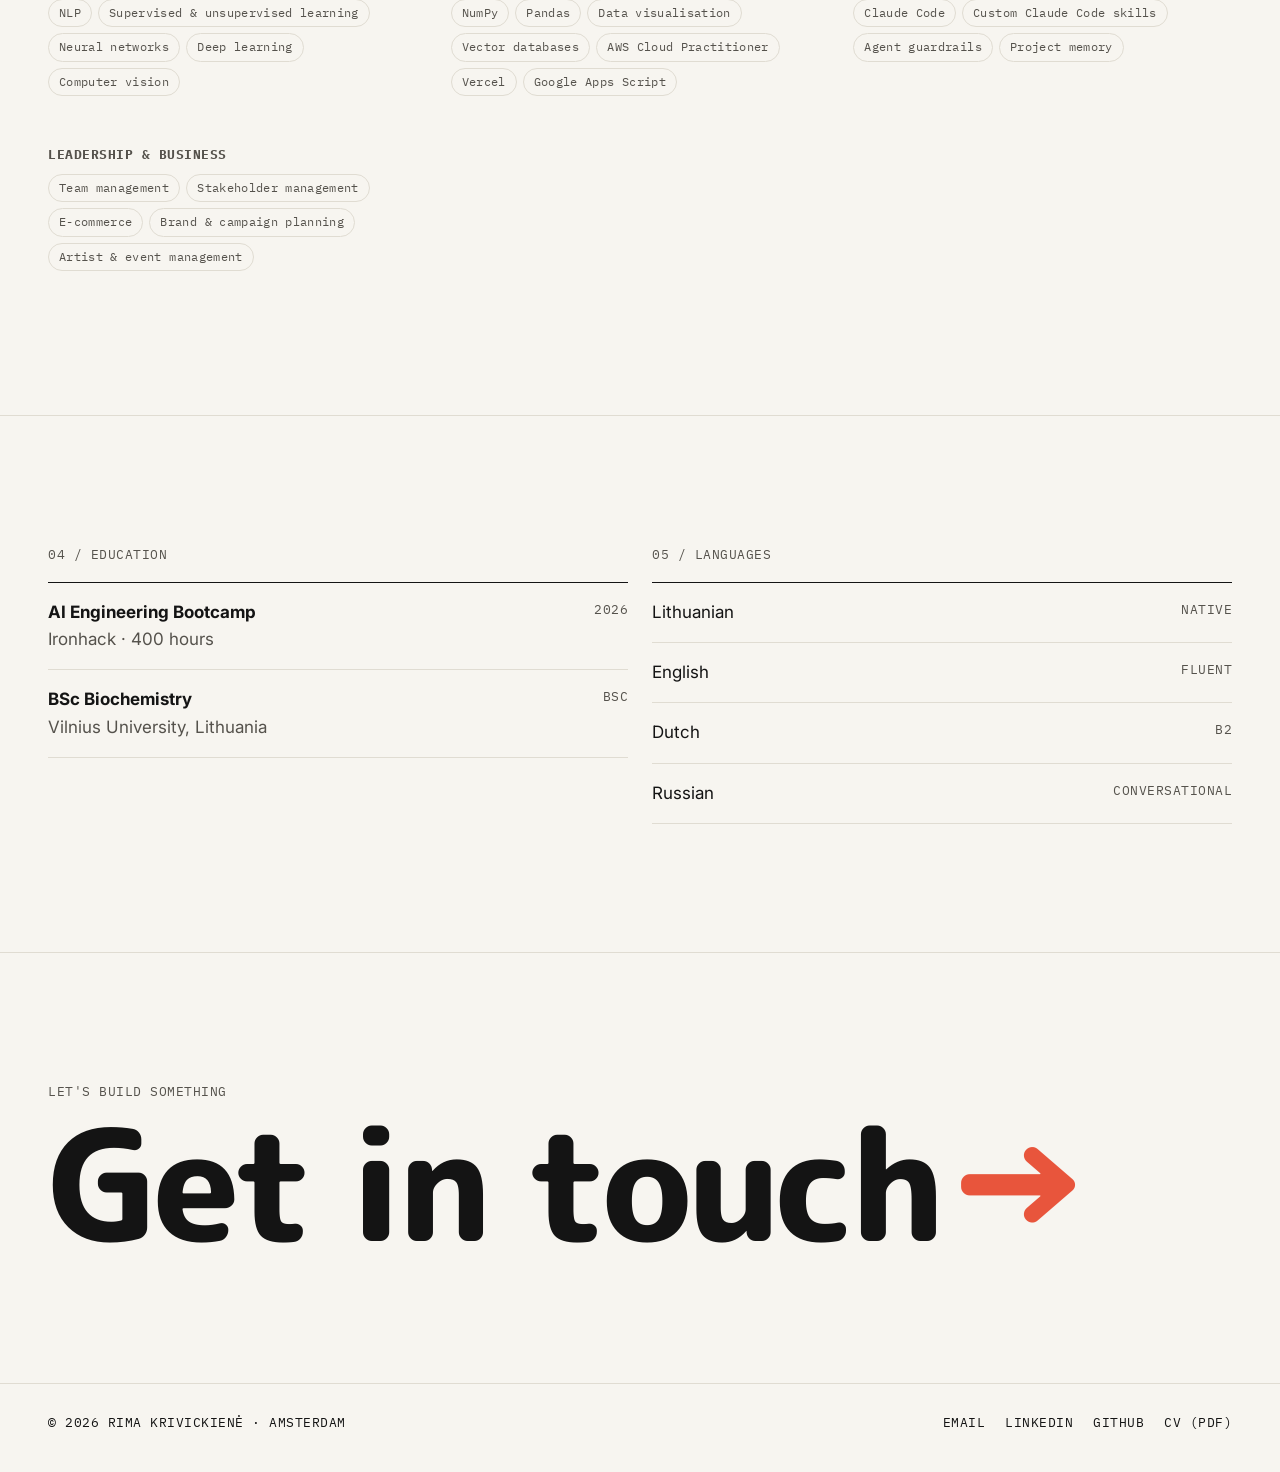
==== commit f7549910: "AI Sales Assistant as case study 02 (3 slides + page), renumber case studies, new Toolkit skills, re" ====
--- a/about.html
+++ b/about.html
@@ -60,11 +60,12 @@
     <div class="wrap">
       <div class="sec-head reveal"><span class="num">03 / Skills</span><h2>Toolkit</h2></div>
       <div class="skills reveal">
-        <div><h4 class="label">AI / GenAI</h4><ul class="tags"><li>LangGraph</li><li>LangChain</li><li>RAG</li><li>LLM applications</li><li>Agents</li><li>Prompt engineering</li><li>Embeddings</li><li>Evaluation</li></ul></div>
-        <div><h4 class="label">Backend</h4><ul class="tags"><li>Python</li><li>FastAPI</li><li>SQL</li><li>REST APIs</li><li>OOP</li><li>Git</li><li>Bash</li></ul></div>
-        <div><h4 class="label">Frontend</h4><ul class="tags"><li>Next.js 14</li><li>TypeScript</li><li>React</li><li>Tailwind CSS</li></ul></div>
+        <div><h4 class="label">AI / GenAI</h4><ul class="tags"><li>LangGraph</li><li>LangChain</li><li>RAG</li><li>LLM applications</li><li>Agents</li><li>Prompt engineering</li><li>Embeddings</li><li>Structured outputs</li><li>Evaluation</li></ul></div>
+        <div><h4 class="label">Backend</h4><ul class="tags"><li>Python</li><li>FastAPI</li><li>Pydantic</li><li>OAuth 2.0</li><li>SQL</li><li>REST APIs</li><li>OOP</li><li>Git</li><li>Bash</li></ul></div>
+        <div><h4 class="label">Frontend</h4><ul class="tags"><li>Next.js 14</li><li>TypeScript</li><li>React</li><li>Tailwind CSS</li><li>Vanilla JS</li><li>Web Speech API</li></ul></div>
         <div><h4 class="label">ML / NLP</h4><ul class="tags"><li>NLP</li><li>Supervised &amp; unsupervised learning</li><li>Neural networks</li><li>Deep learning</li><li>Computer vision</li></ul></div>
-        <div><h4 class="label">Data &amp; cloud</h4><ul class="tags"><li>NumPy</li><li>Pandas</li><li>Data visualisation</li><li>Vector databases</li><li>AWS Cloud Practitioner</li></ul></div>
+        <div><h4 class="label">Data &amp; cloud</h4><ul class="tags"><li>NumPy</li><li>Pandas</li><li>Data visualisation</li><li>Vector databases</li><li>AWS Cloud Practitioner</li><li>Vercel</li><li>Google Apps Script</li></ul></div>
+        <div><h4 class="label">AI-assisted development</h4><ul class="tags"><li>Claude Code</li><li>Custom Claude Code skills</li><li>Agent guardrails</li><li>Project memory</li></ul></div>
         <div><h4 class="label">Leadership &amp; business</h4><ul class="tags"><li>Team management</li><li>Stakeholder management</li><li>E-commerce</li><li>Brand &amp; campaign planning</li><li>Artist &amp; event management</li></ul></div>
       </div>
     </div>
--- a/css/style.css
+++ b/css/style.css
@@ -238,6 +238,8 @@
 .photo-grid figure { margin: 0; overflow: hidden; border-radius: 14px; position: relative; }
 .photo-grid img { width: 100%; height: 100%; object-fit: cover; transition: transform 1s var(--ease); }
 .photo-grid figure:hover img { transform: scale(1.04); }
+.photo-grid .banner { background: #000; }
+.photo-grid .banner img { object-fit: contain; }   /* promo banner: never crop the logo or line-up */
 .photo-grid .a { grid-column: span 4; grid-row: span 2; }
 .photo-grid .b { grid-column: span 2; grid-row: span 2; }
 .photo-grid .c { grid-column: span 2; }
@@ -338,6 +340,7 @@
 .feature .media.browser { position: relative; padding-top: 28px; background: var(--paper-2); border: 1px solid var(--rule); box-shadow: 0 18px 40px -24px rgba(0,0,0,.35); }
 .feature .media.browser::before { content: ""; position: absolute; top: 10px; left: 14px; width: 9px; height: 9px; border-radius: 50%; background: #FF5F57; box-shadow: 15px 0 #FEBC2E, 30px 0 #28C840; }
 .feature .media.browser img { border-radius: 0; }
+.feature .media.browser video { display: block; width: 100%; aspect-ratio: 16/10; object-fit: cover; }   /* scrolling site recording */
 [id^="web-"] { scroll-margin-top: 80px; }
 section[id] { scroll-margin-top: 40px; }
 
@@ -482,3 +485,21 @@
 }
 @keyframes sn-spin { 0%, 75% { transform: rotate(0); } 84% { transform: rotate(250deg); } 100% { transform: rotate(460deg); } }
 @keyframes sn-fade { 0% { opacity: 0; } 2.5%, 95% { opacity: 1; } 98.5%, 100% { opacity: 0; } }
+
+/* presentation title slides: show the whole 16:9 slide, no cropping */
+.feature .media.slide img, .carousel .card .media img { aspect-ratio: 16/9; }
+.carousel .card .media { aspect-ratio: 16/9; }
+
+/* project carousel (AI Engineering page) */
+.carousel { margin-top: 56px; padding-top: 28px; border-top: 1px solid var(--rule); }
+.carousel-head { display: flex; justify-content: space-between; align-items: center; gap: 16px; margin-bottom: 20px; }
+.carousel-head .label { margin: 0; }
+.carousel-btns { display: flex; gap: 8px; }
+.carousel-btns button { width: 44px; height: 44px; border-radius: 999px; border: 1px solid var(--rule); background: transparent; color: var(--ink); font-size: 17px; cursor: pointer; display: grid; place-items: center; transition: .25s var(--ease); }
+.carousel-btns button:hover { background: var(--accent); border-color: var(--accent); color: var(--on-accent); }
+.carousel-btns button:disabled { opacity: .3; pointer-events: none; }
+.carousel-track { display: grid; grid-auto-flow: column; grid-auto-columns: calc((100% - 48px) / 3); gap: 24px; overflow-x: auto; scroll-snap-type: x mandatory; scroll-behavior: smooth; scrollbar-width: none; }
+.carousel-track::-webkit-scrollbar { display: none; }
+.carousel-track .card { scroll-snap-align: start; }
+@media (max-width: 860px) { .carousel-track { grid-auto-columns: calc((100% - 24px) / 2); } }
+@media (max-width: 560px) { .carousel-track { grid-auto-columns: 85%; gap: 16px; } }
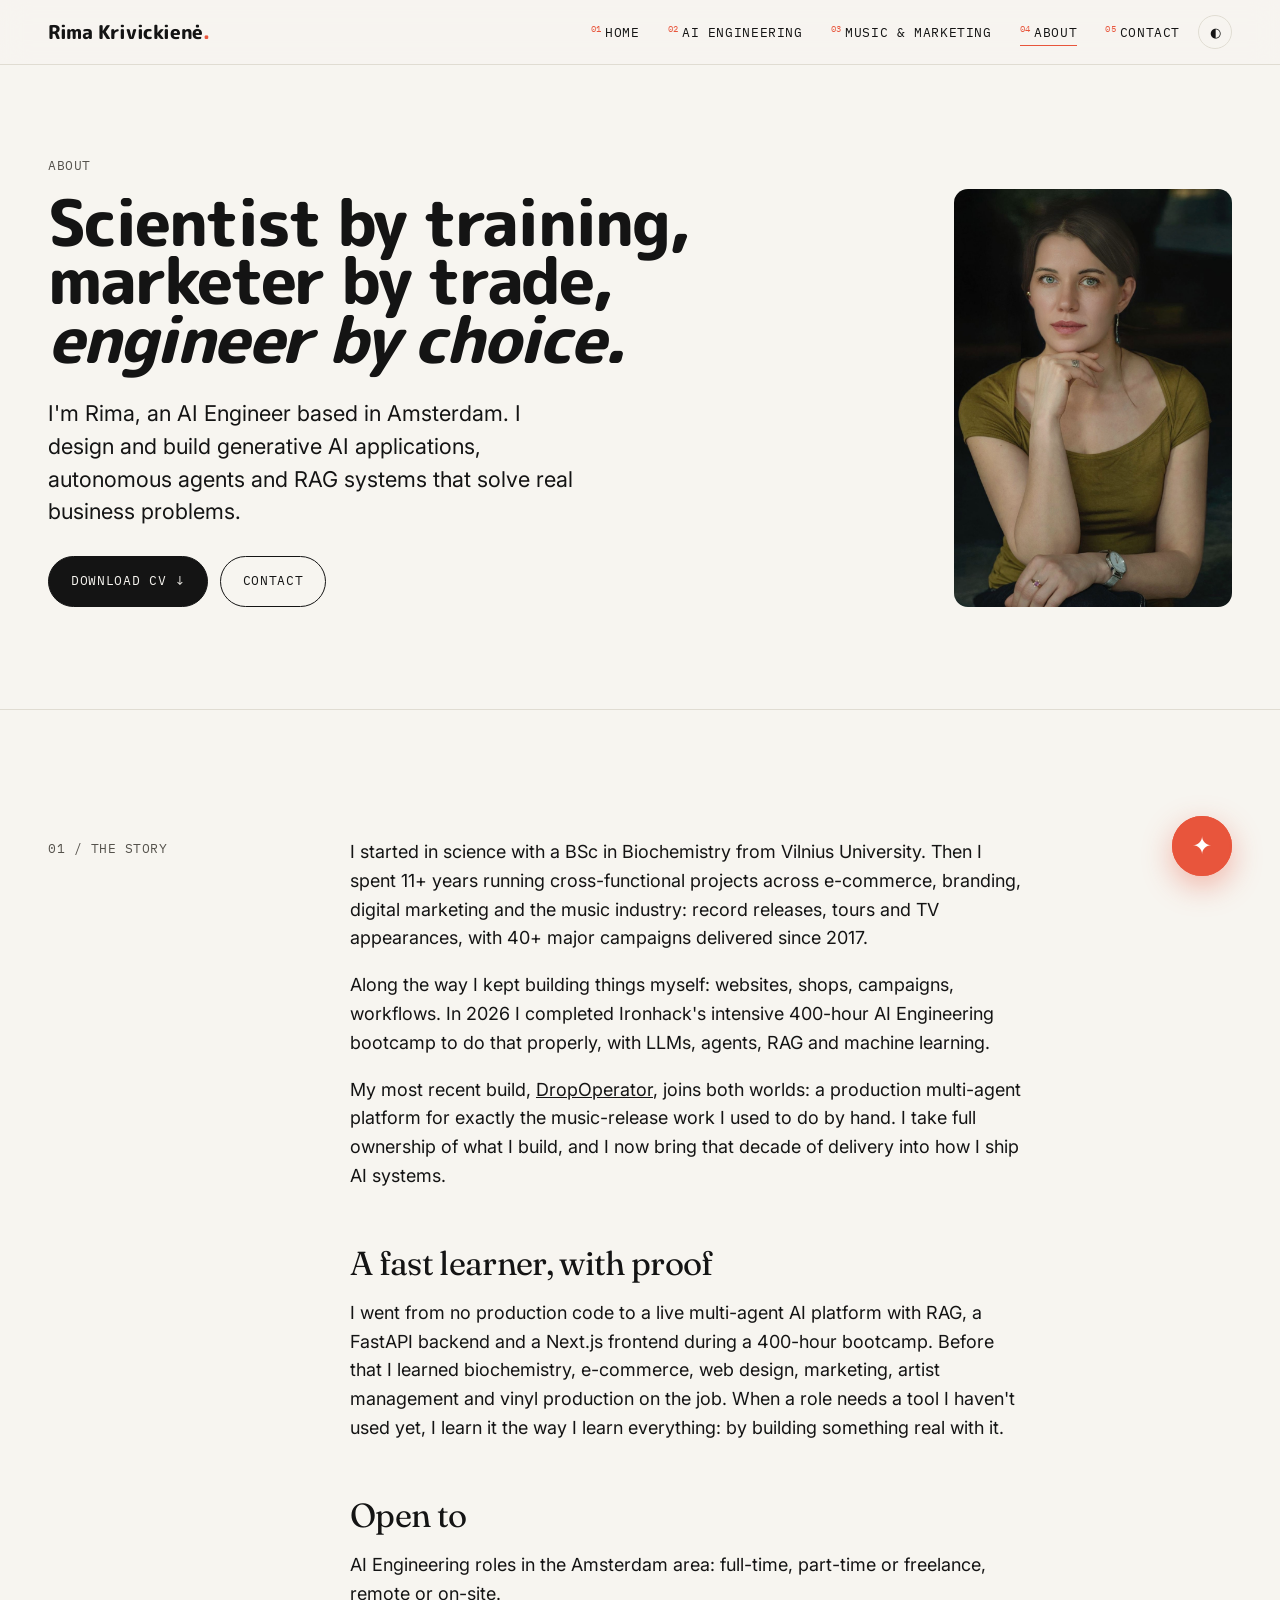
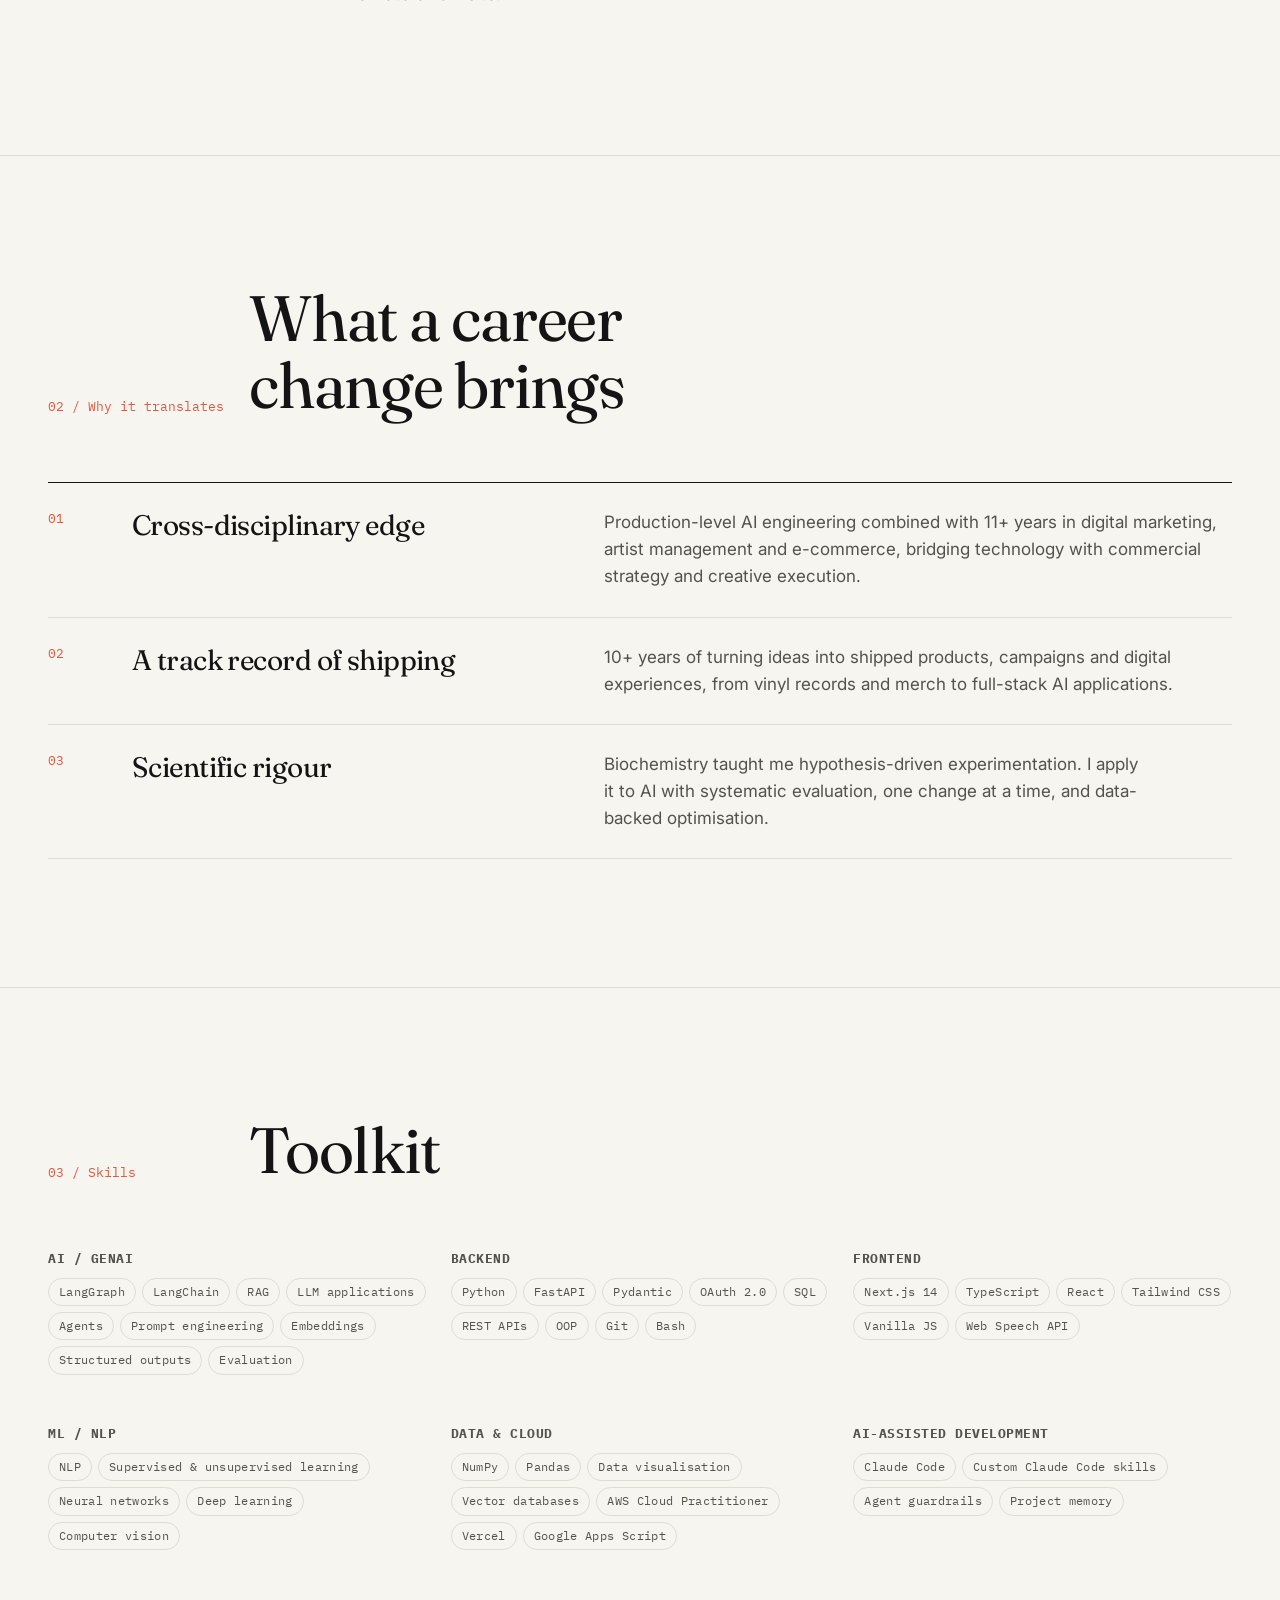
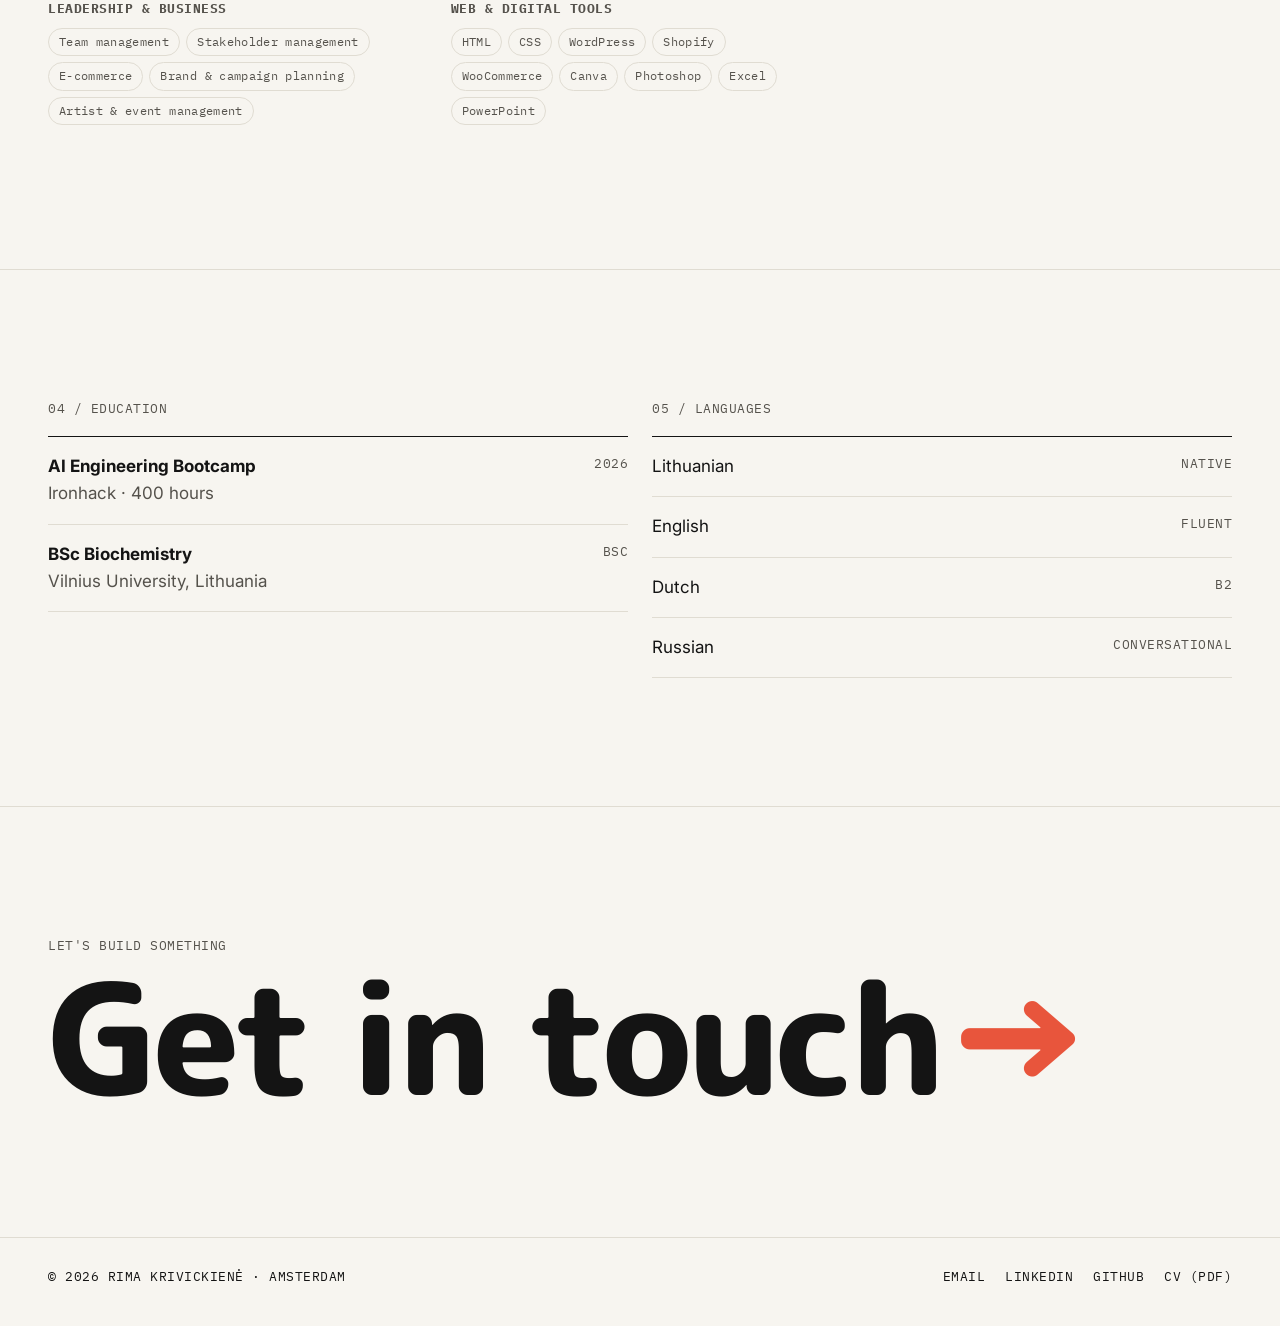
==== commit 4fbf2ea1: "Add digital tools, working style and design facts; match About headline font" ====
--- a/about.html
+++ b/about.html
@@ -17,7 +17,7 @@
     <div class="wrap grid-12">
       <div class="hero-text">
         <p class="label">About</p>
-        <h1 style="margin:18px 0 28px">Scientist by training, marketer by trade, <em>engineer by choice.</em></h1>
+        <h1 class="display" style="margin:18px 0 28px;font-size:clamp(32px,5vw,64px)">Scientist by training, marketer by trade, <em>engineer by choice.</em></h1>
         <p class="lede">I'm Rima, an AI Engineer based in Amsterdam. I design and build generative AI applications, autonomous agents and RAG systems that solve real business problems.</p>
         <div class="btn-row" style="margin-top:28px">
           <a class="btn" href="assets/cv.pdf" download>Download CV <span class="arr">↓</span></a>
@@ -67,6 +67,7 @@
         <div><h4 class="label">Data &amp; cloud</h4><ul class="tags"><li>NumPy</li><li>Pandas</li><li>Data visualisation</li><li>Vector databases</li><li>AWS Cloud Practitioner</li><li>Vercel</li><li>Google Apps Script</li></ul></div>
         <div><h4 class="label">AI-assisted development</h4><ul class="tags"><li>Claude Code</li><li>Custom Claude Code skills</li><li>Agent guardrails</li><li>Project memory</li></ul></div>
         <div><h4 class="label">Leadership &amp; business</h4><ul class="tags"><li>Team management</li><li>Stakeholder management</li><li>E-commerce</li><li>Brand &amp; campaign planning</li><li>Artist &amp; event management</li></ul></div>
+        <div><h4 class="label">Web &amp; digital tools</h4><ul class="tags"><li>HTML</li><li>CSS</li><li>WordPress</li><li>Shopify</li><li>WooCommerce</li><li>Canva</li><li>Photoshop</li><li>Excel</li><li>PowerPoint</li></ul></div>
       </div>
     </div>
   </section>
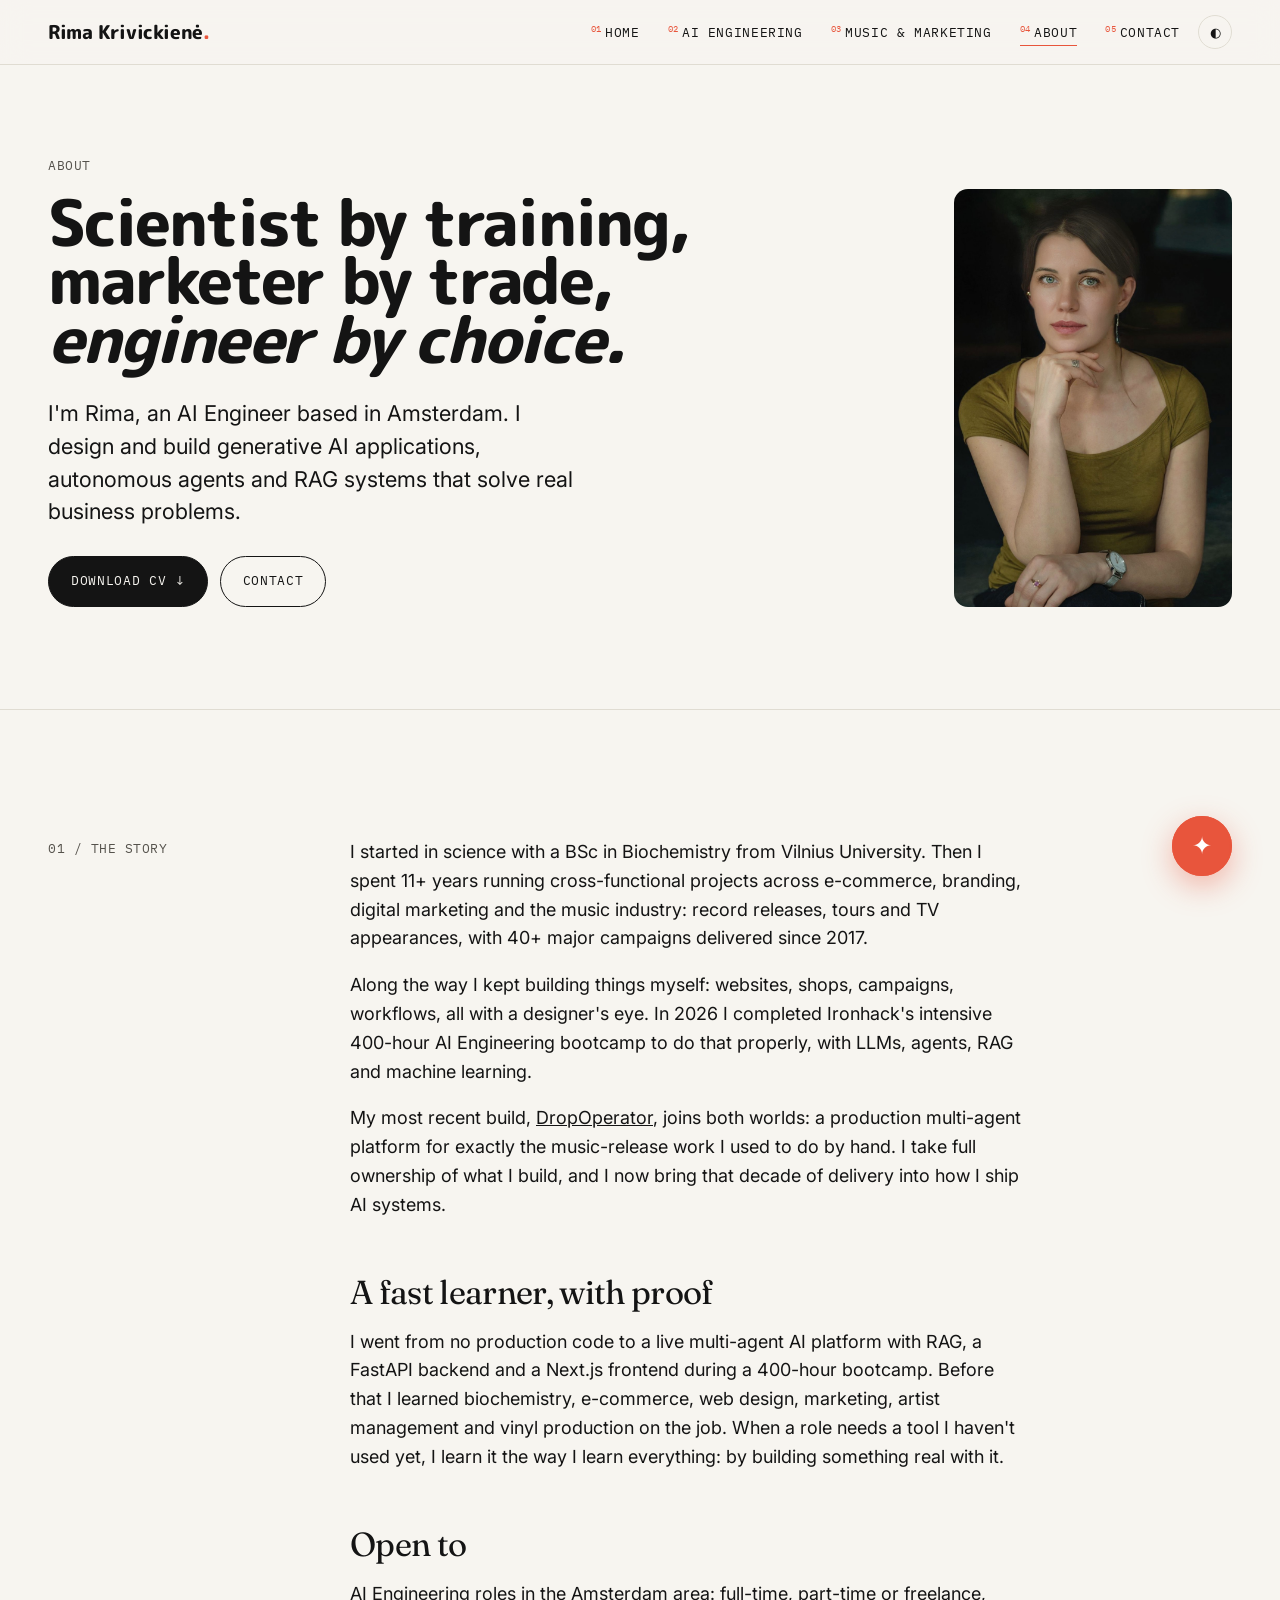
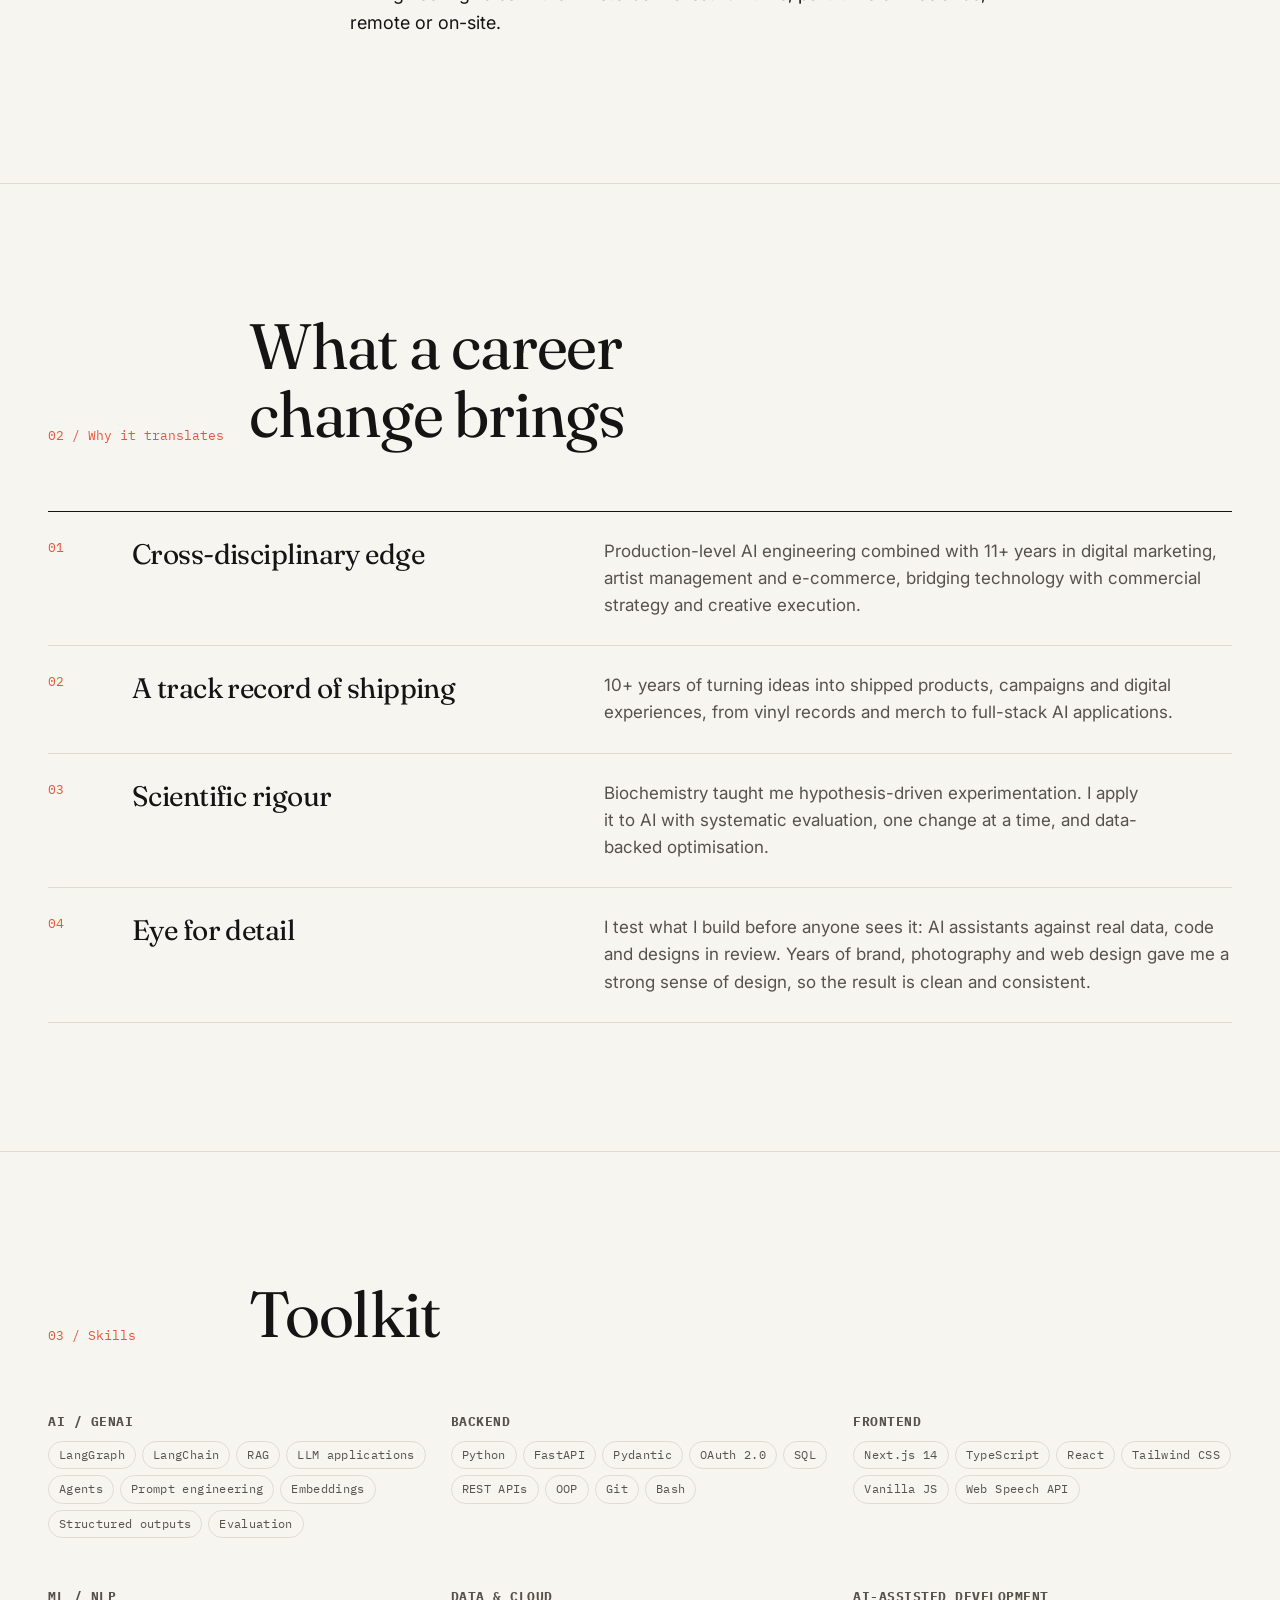
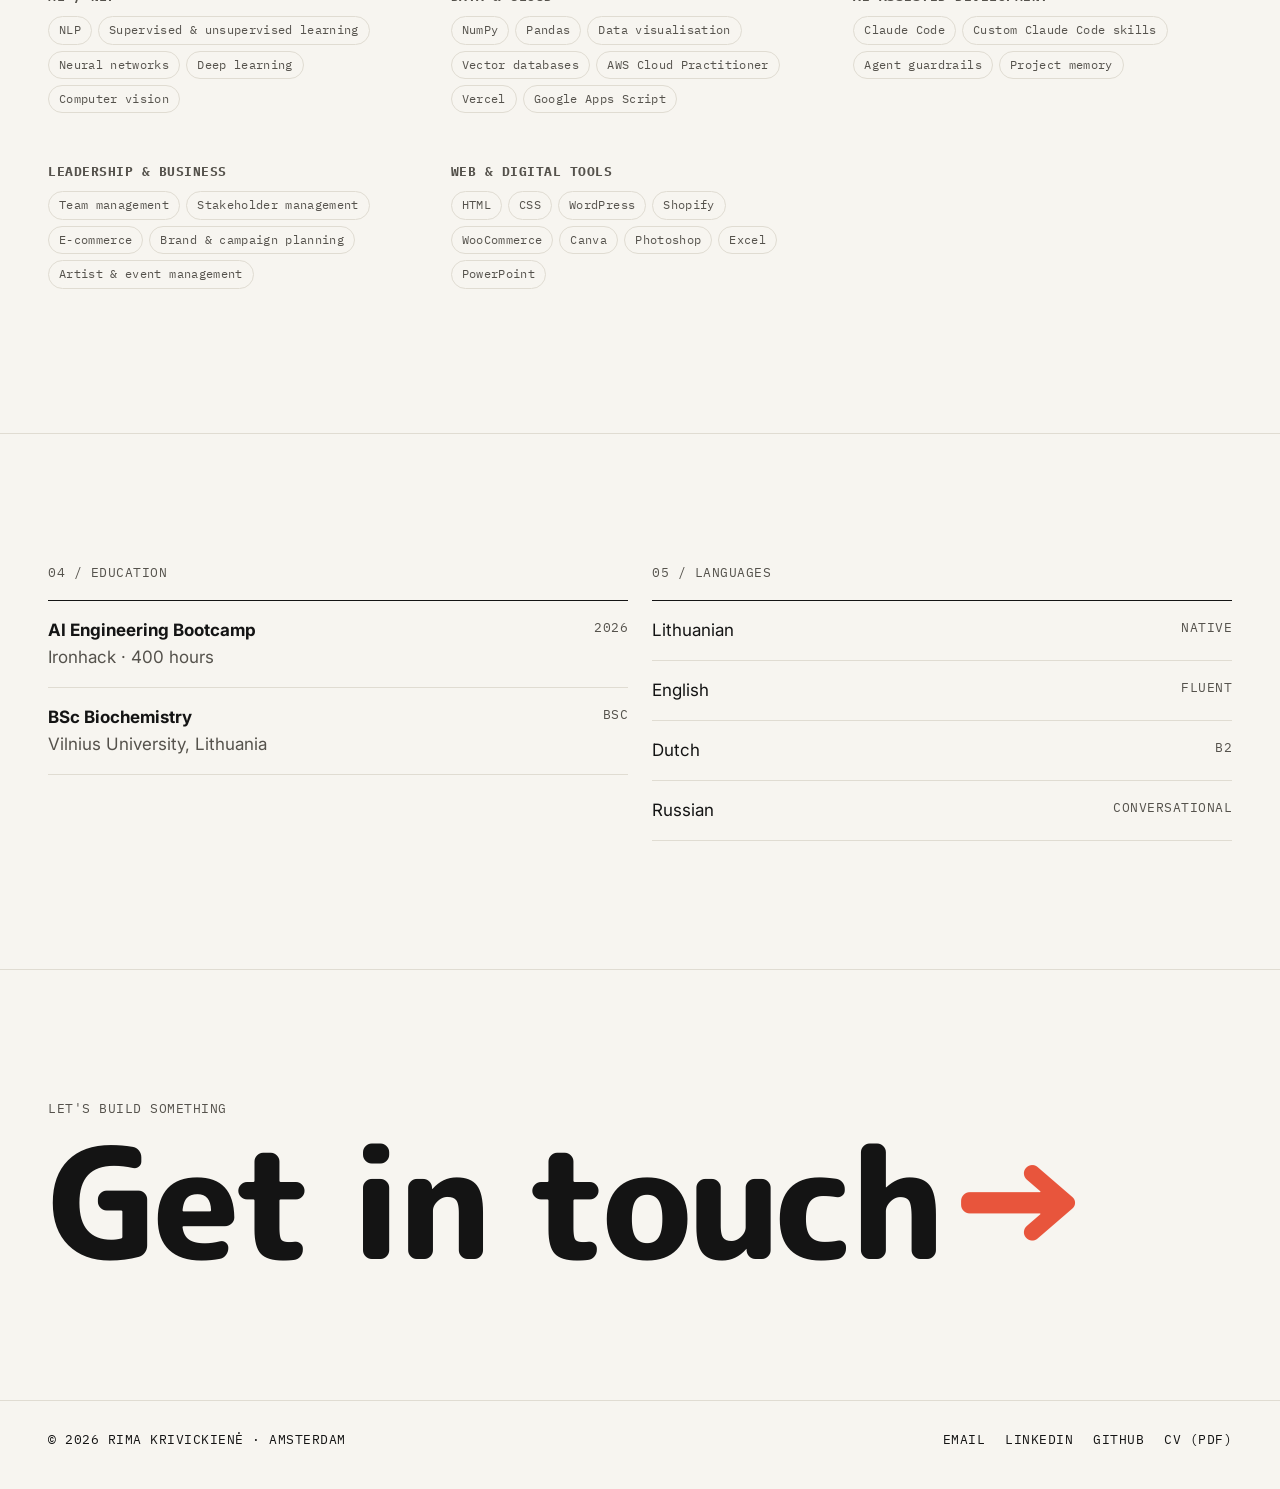
==== commit 4346e1fa: "About: add Eye for detail card and design sentence" ====
--- a/about.html
+++ b/about.html
@@ -35,7 +35,7 @@
       <p class="label side-label">01 / The story</p>
       <div class="prose reveal">
         <p>I started in science with a BSc in Biochemistry from Vilnius University. Then I spent 11+ years running cross-functional projects across e-commerce, branding, digital marketing and the music industry: record releases, tours and TV appearances, with 40+ major campaigns delivered since 2017.</p>
-        <p>Along the way I kept building things myself: websites, shops, campaigns, workflows. In 2026 I completed Ironhack's intensive 400-hour AI Engineering bootcamp to do that properly, with LLMs, agents, RAG and machine learning.</p>
+        <p>Along the way I kept building things myself: websites, shops, campaigns, workflows, all with a designer's eye. In 2026 I completed Ironhack's intensive 400-hour AI Engineering bootcamp to do that properly, with LLMs, agents, RAG and machine learning.</p>
         <p>My most recent build, <a href="work/dropoperator.html">DropOperator</a>, joins both worlds: a production multi-agent platform for exactly the music-release work I used to do by hand. I take full ownership of what I build, and I now bring that decade of delivery into how I ship AI systems.</p>
         <h3>A fast learner, with proof</h3>
         <p>I went from no production code to a live multi-agent AI platform with RAG, a FastAPI backend and a Next.js frontend during a 400-hour bootcamp. Before that I learned biochemistry, e-commerce, web design, marketing, artist management and vinyl production on the job. When a role needs a tool I haven't used yet, I learn it the way I learn everything: by building something real with it.</p>
@@ -52,6 +52,7 @@
         <li><h3>Cross-disciplinary edge</h3><p>Production-level AI engineering combined with 11+ years in digital marketing, artist management and e-commerce, bridging technology with commercial strategy and creative execution.</p></li>
         <li><h3>A track record of shipping</h3><p>10+ years of turning ideas into shipped products, campaigns and digital experiences, from vinyl records and merch to full-stack AI applications.</p></li>
         <li><h3>Scientific rigour</h3><p>Biochemistry taught me hypothesis-driven experimentation. I apply it to AI with systematic evaluation, one change at a time, and data-backed optimisation.</p></li>
+        <li><h3>Eye for detail</h3><p>I test what I build before anyone sees it: AI assistants against real data, code and designs in review. Years of brand, photography and web design gave me a strong sense of design, so the result is clean and consistent.</p></li>
       </ol>
     </div>
   </section>
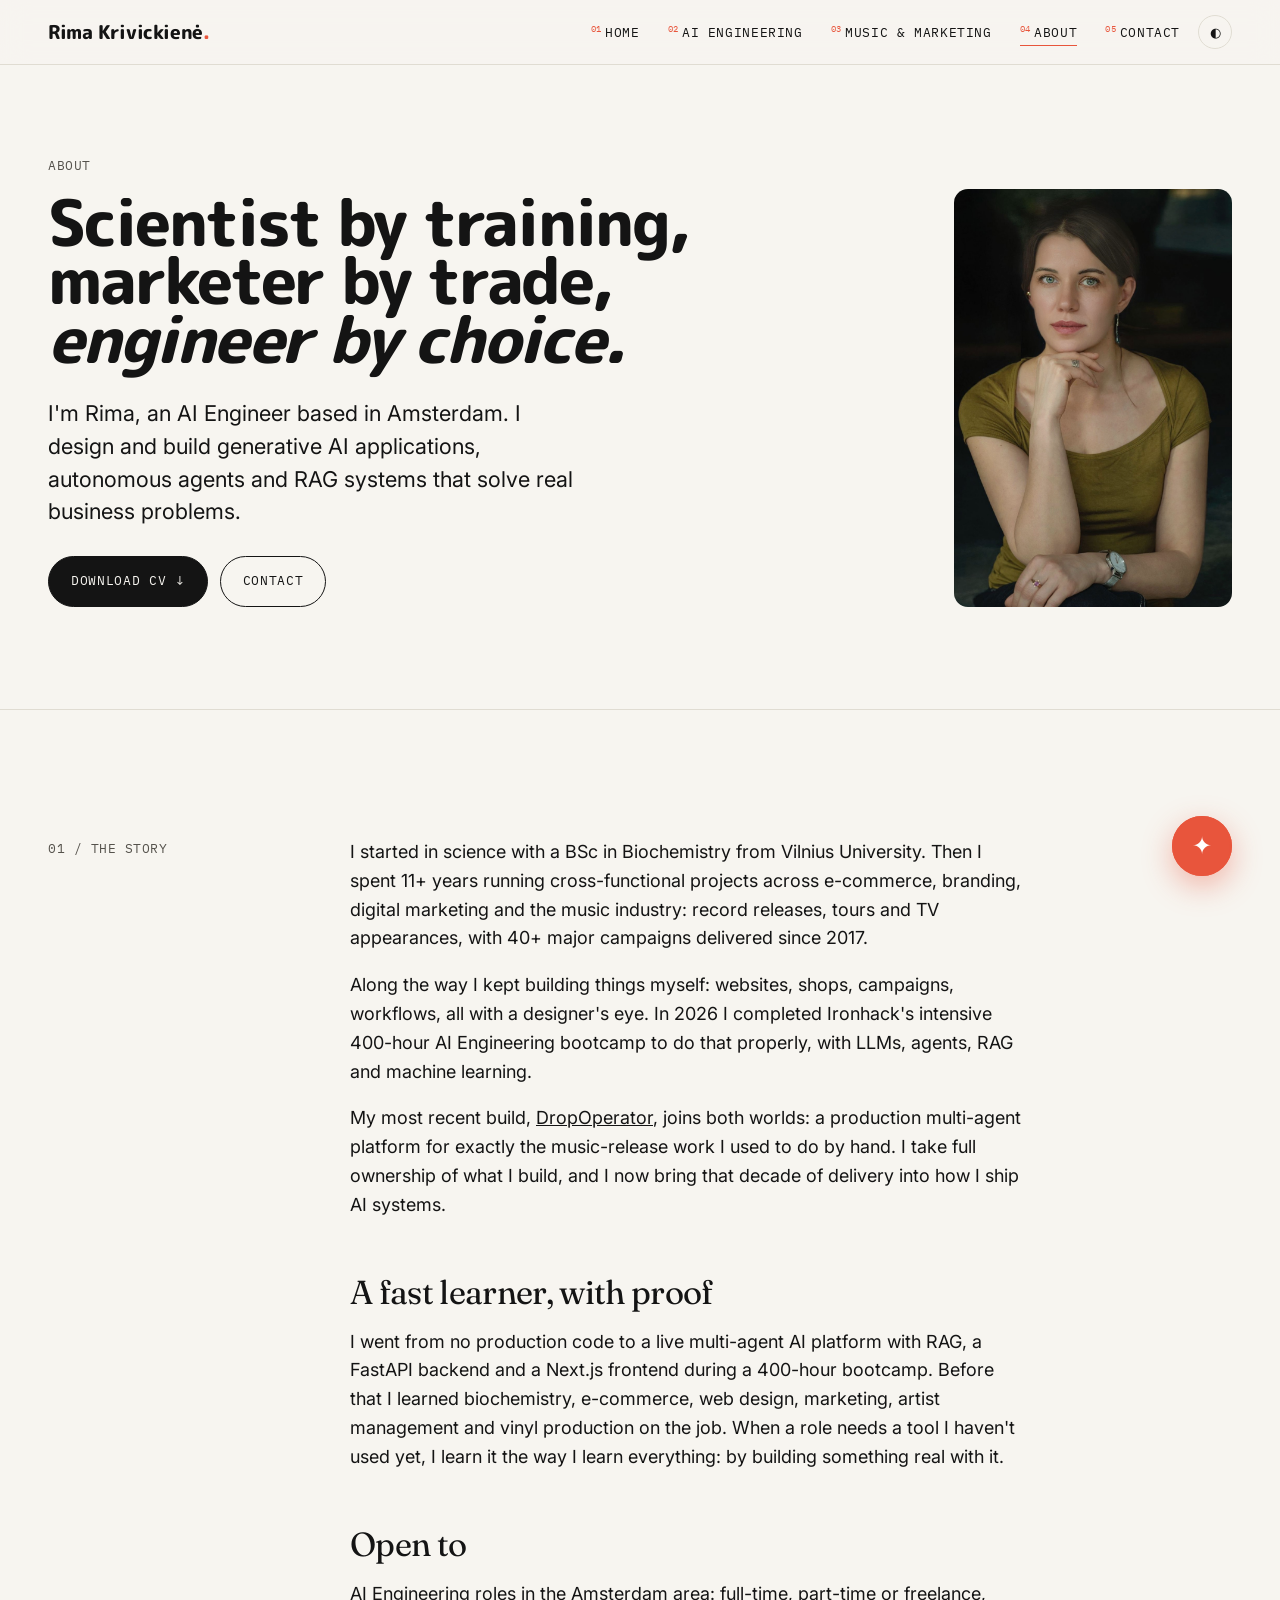
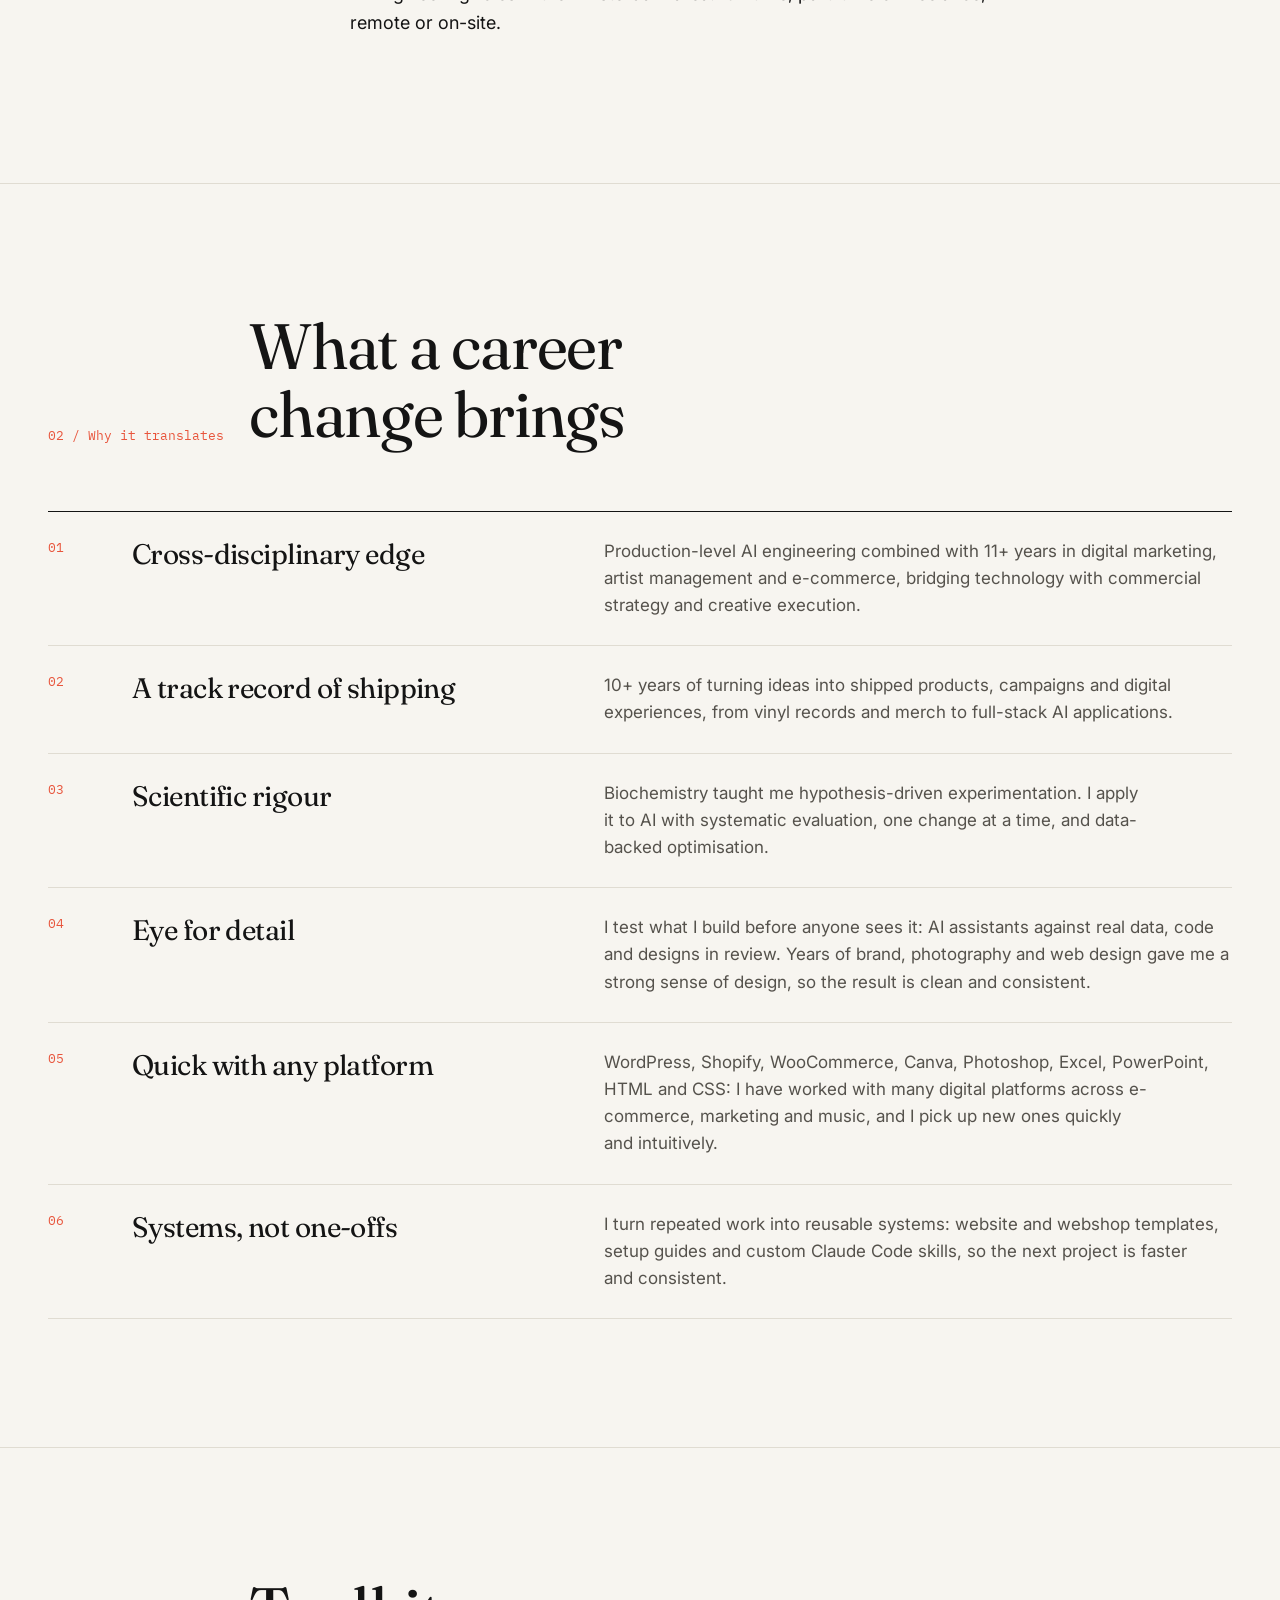
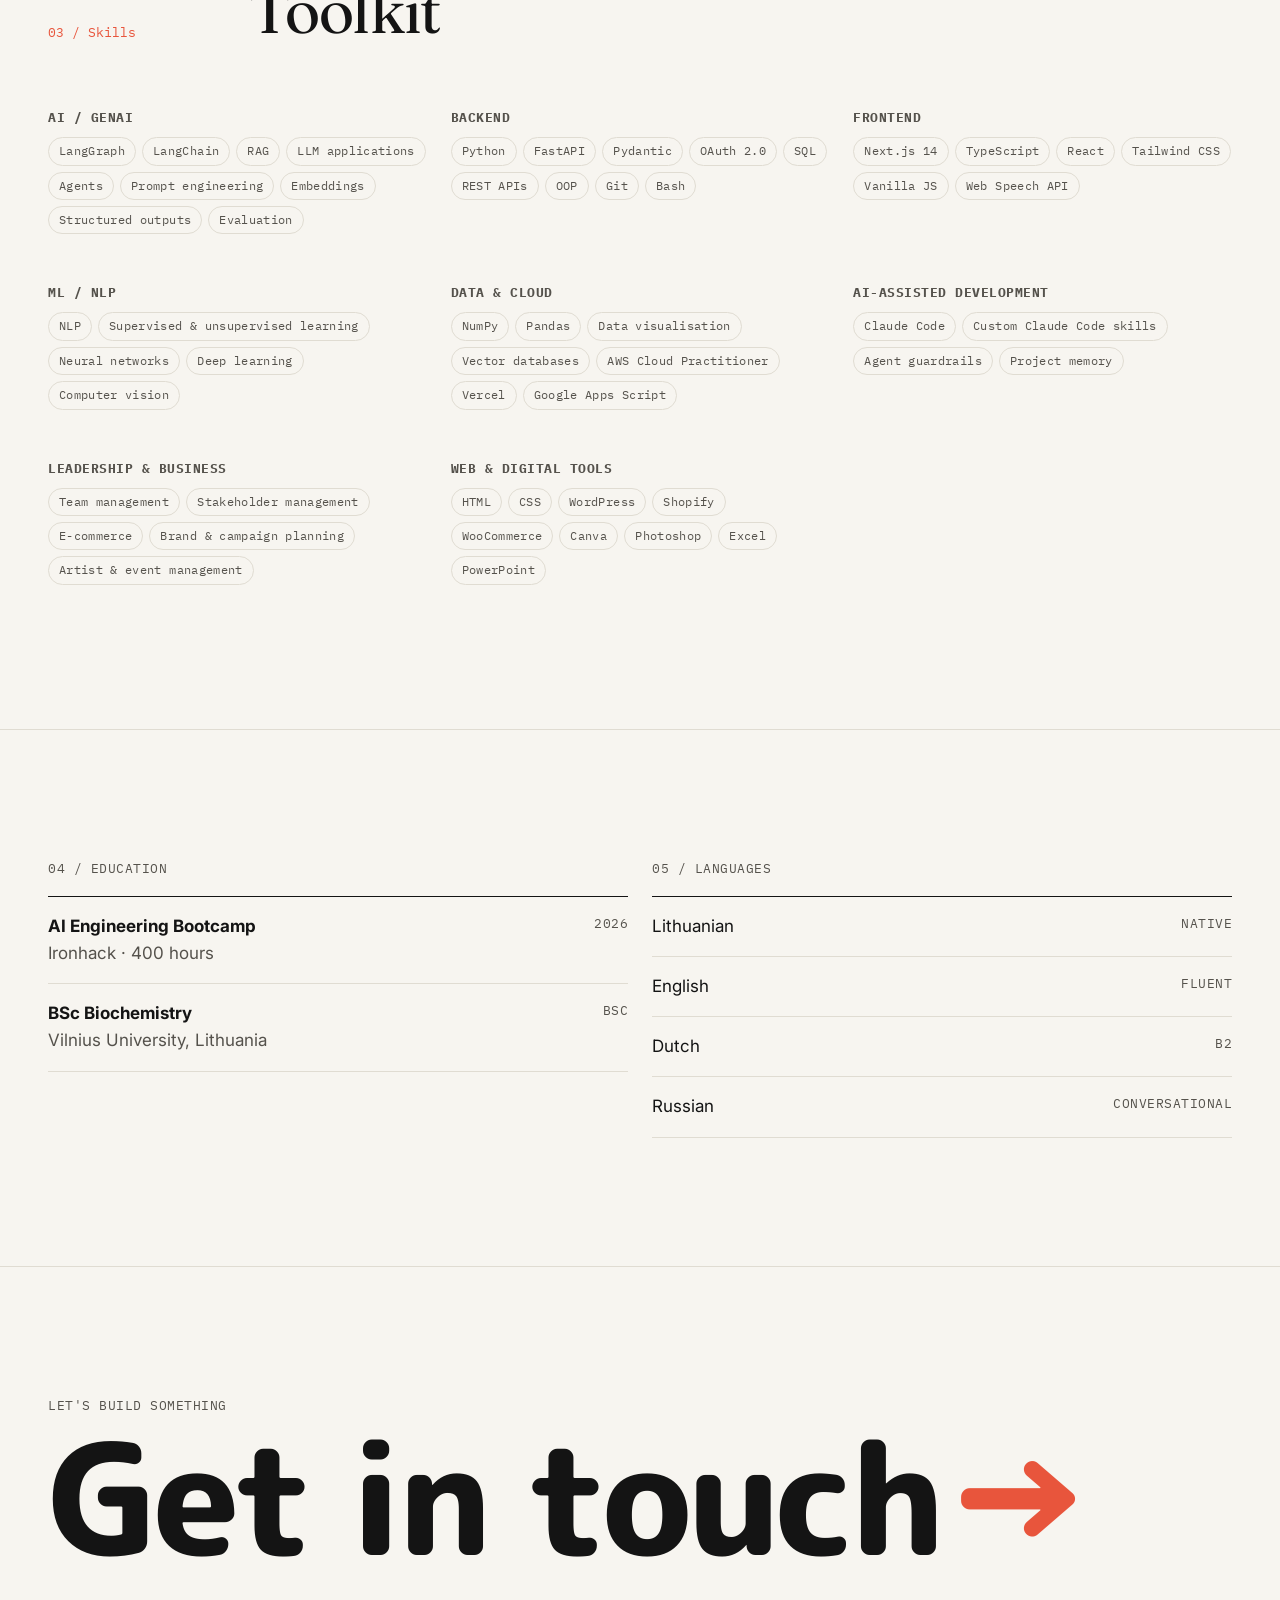
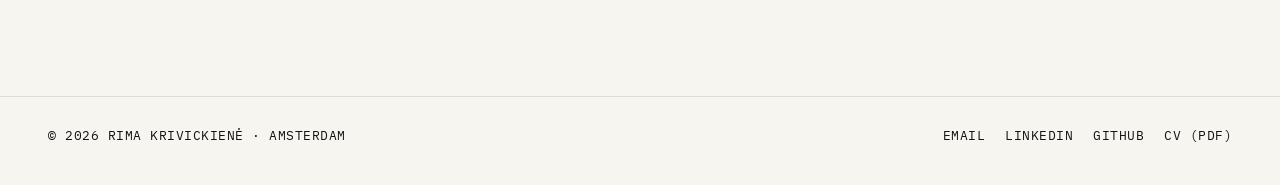
==== commit 506191bb: "About: add Quick with any platform and Systems cards" ====
--- a/about.html
+++ b/about.html
@@ -53,6 +53,8 @@
         <li><h3>A track record of shipping</h3><p>10+ years of turning ideas into shipped products, campaigns and digital experiences, from vinyl records and merch to full-stack AI applications.</p></li>
         <li><h3>Scientific rigour</h3><p>Biochemistry taught me hypothesis-driven experimentation. I apply it to AI with systematic evaluation, one change at a time, and data-backed optimisation.</p></li>
         <li><h3>Eye for detail</h3><p>I test what I build before anyone sees it: AI assistants against real data, code and designs in review. Years of brand, photography and web design gave me a strong sense of design, so the result is clean and consistent.</p></li>
+        <li><h3>Quick with any platform</h3><p>WordPress, Shopify, WooCommerce, Canva, Photoshop, Excel, PowerPoint, HTML and CSS: I have worked with many digital platforms across e-commerce, marketing and music, and I pick up new ones quickly and intuitively.</p></li>
+        <li><h3>Systems, not one-offs</h3><p>I turn repeated work into reusable systems: website and webshop templates, setup guides and custom Claude Code skills, so the next project is faster and consistent.</p></li>
       </ol>
     </div>
   </section>
